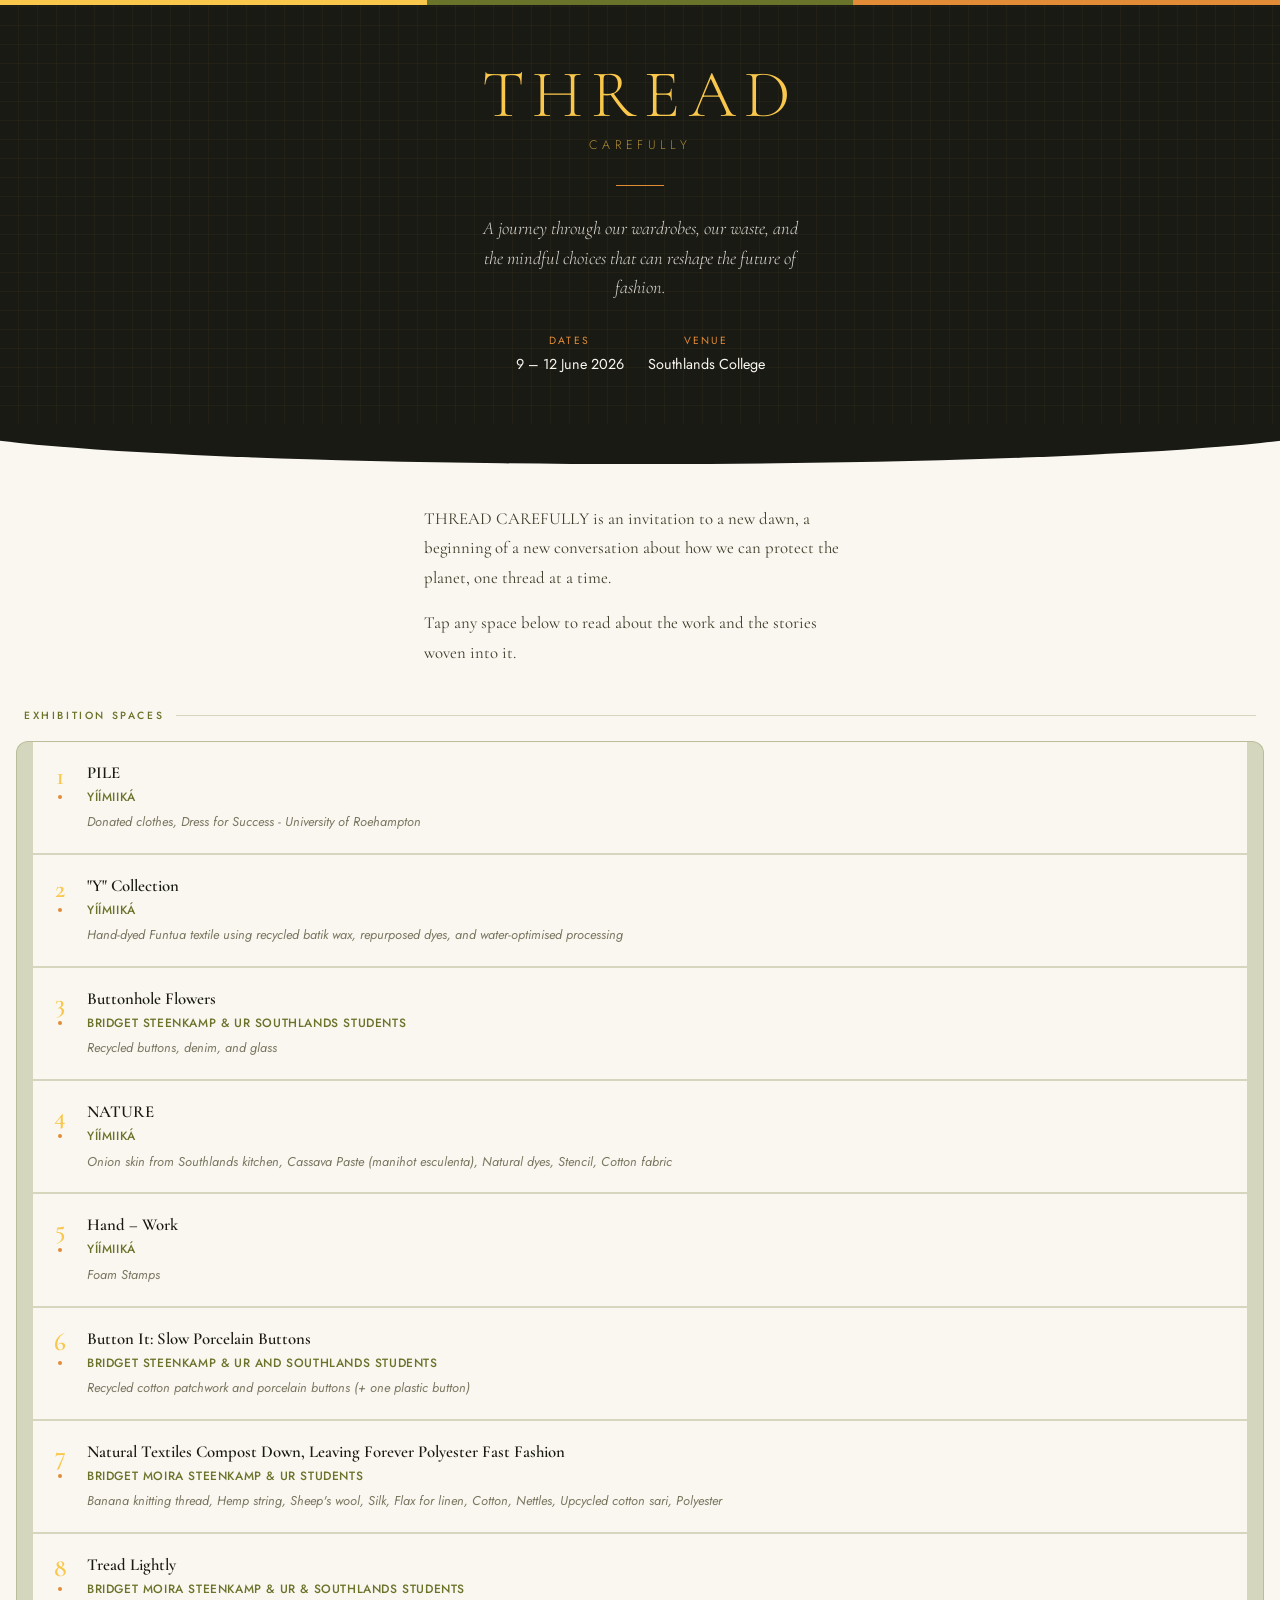
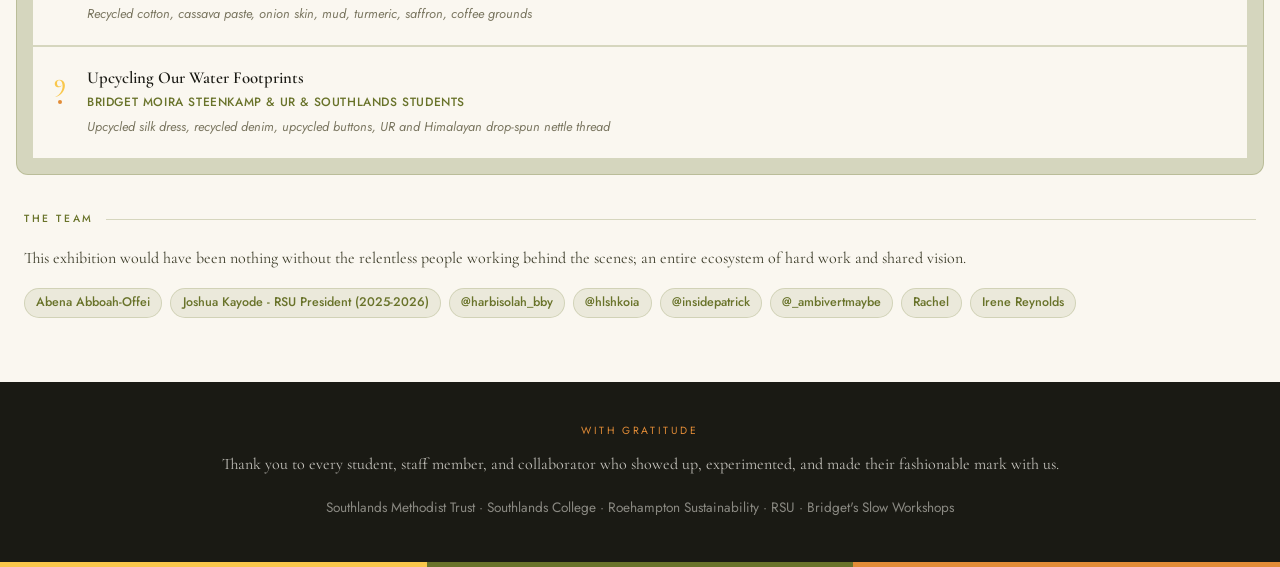
==== index.html @ 13cd2760 "thank you pills" ====
<!DOCTYPE html>
<html lang="en">
<head>
<meta charset="UTF-8">
<meta name="viewport" content="width=device-width, initial-scale=1.0">
<title>Thread Carefully - Exhibition</title>
<link href="https://fonts.googleapis.com/css2?family=Cormorant+Garamond:ital,wght@0,300;0,400;0,600;1,300;1,400&family=Jost:wght@300;400;500&display=swap" rel="stylesheet">
<style>
  *, *::before, *::after { box-sizing: border-box; margin: 0; padding: 0; }

  :root {
    --gold: #f9c74b;
    --olive: #69732a;
    --amber: #e28c37;
    --cream: #faf7f0;
    --dark: #1a1a14;
    --mid: #3d3d2a;
    --muted: #7a7660;
    --border: rgba(105,115,42,0.25);
  }

  html { scroll-behavior: smooth; }

  body {
    font-family: 'Jost', sans-serif;
    background: var(--cream);
    color: var(--dark);
    font-size: 16px;
    line-height: 1.7;
  }

  /* ── HERO ── */
  .hero {
    background: var(--dark);
    color: var(--cream);
    padding: 3.5rem 1.5rem 3rem;
    text-align: center;
    position: relative;
    overflow: hidden;
  }

  .hero::before {
    content: '';
    position: absolute;
    inset: 0;
    background: repeating-linear-gradient(
      90deg,
      transparent,
      transparent 18px,
      rgba(249,199,75,0.04) 18px,
      rgba(249,199,75,0.04) 19px
    ),
    repeating-linear-gradient(
      0deg,
      transparent,
      transparent 18px,
      rgba(249,199,75,0.04) 18px,
      rgba(249,199,75,0.04) 19px
    );
    pointer-events: none;
  }

  .hero-wordmark {
    font-family: 'Cormorant Garamond', serif;
    font-weight: 300;
    font-size: 4.2rem;
    letter-spacing: 0.12em;
    color: var(--gold);
    line-height: 1;
    text-transform: uppercase;
    position: relative;
  }

  .hero-sub {
    font-family: 'Jost', sans-serif;
    font-weight: 300;
    letter-spacing: 0.35em;
    font-size: 0.78rem;
    color: rgba(249,199,75,0.65);
    text-transform: uppercase;
    margin-top: 0.4rem;
    position: relative;
  }

  .hero-divider {
    width: 48px;
    height: 1px;
    background: var(--amber);
    margin: 1.8rem auto;
    position: relative;
  }

  .hero-tagline {
    font-family: 'Cormorant Garamond', serif;
    font-style: italic;
    font-weight: 300;
    font-size: 1.15rem;
    color: rgba(250,247,240,0.85);
    max-width: 320px;
    margin: 0 auto;
    position: relative;
    line-height: 1.6;
  }

  .hero-meta {
    margin-top: 1.8rem;
    display: flex;
    justify-content: center;
    gap: 1.5rem;
    position: relative;
  }

  .hero-meta-item {
    text-align: center;
  }

  .hero-meta-item .label {
    font-size: 0.65rem;
    letter-spacing: 0.2em;
    text-transform: uppercase;
    color: var(--amber);
    display: block;
  }

  .hero-meta-item .value {
    font-size: 0.9rem;
    font-weight: 400;
    color: var(--cream);
    display: block;
    margin-top: 0.15rem;
  }

  /* ── WAVE SEPARATOR ── */
  .wave {
    display: block;
    width: 100%;
    height: 40px;
    background: var(--dark);
    clip-path: ellipse(55% 100% at 50% 0%);
  }

  /* ── INTRO ── */
  .intro {
    padding: 2.5rem 1.5rem 2rem;
    max-width: 480px;
    margin: 0 auto;
  }

  .intro p {
    font-family: 'Cormorant Garamond', serif;
    font-size: 1.05rem;
    color: var(--mid);
    line-height: 1.75;
  }

  .intro p + p {
    margin-top: 1rem;
  }

  /* ── SECTION HEADER ── */
  .section-label {
    display: flex;
    align-items: center;
    gap: 0.75rem;
    padding: 0 1.5rem;
    margin: 0.5rem 0 1rem;
  }

  .section-label span {
    font-size: 0.65rem;
    letter-spacing: 0.25em;
    text-transform: uppercase;
    font-weight: 500;
    color: var(--olive);
  }

  .section-label::after {
    content: '';
    flex: 1;
    height: 1px;
    background: var(--border);
  }

  /* ── SPACE CARDS ── */
  .spaces {
    padding: 0 1rem 1rem;
    display: flex;
    flex-direction: column;
    gap: 1px;
    background: var(--border);
    border: 1px solid var(--border);
    border-radius: 12px;
    margin: 0 1rem;
    overflow: hidden;
  }

  .space-card {
    background: var(--cream);
    padding: 1.25rem 1.25rem 1.25rem 0;
    display: grid;
    grid-template-columns: 54px 1fr;
    gap: 0;
    cursor: pointer;
    transition: background 0.15s;
  }

  .space-card:hover, .space-card:focus {
    background: #f3efe4;
    outline: none;
  }

  .space-card:not(:last-child) {
    border-bottom: 1px solid var(--border);
  }

  .space-num {
    display: flex;
    flex-direction: column;
    align-items: center;
    padding-top: 0.1rem;
  }

  .space-num .num {
    font-family: 'Cormorant Garamond', serif;
    font-size: 1.6rem;
    font-weight: 600;
    color: var(--gold);
    line-height: 1;
  }

  .space-num .dot {
    width: 4px;
    height: 4px;
    border-radius: 50%;
    background: var(--amber);
    margin-top: 6px;
  }

  .space-info {}

  .space-title {
    font-family: 'Cormorant Garamond', serif;
    font-size: 1.05rem;
    font-weight: 600;
    color: var(--dark);
    line-height: 1.3;
  }

  .space-artist {
    font-size: 0.75rem;
    letter-spacing: 0.05em;
    color: var(--olive);
    font-weight: 500;
    margin-top: 0.2rem;
    text-transform: uppercase;
  }

  .space-medium {
    font-size: 0.8rem;
    color: var(--muted);
    margin-top: 0.25rem;
    font-style: italic;
  }

  /* ── MODAL ── */
  .overlay {
    position: fixed;
    inset: 0;
    background: rgba(26,26,20,0.72);
    z-index: 100;
    display: flex;
    align-items: flex-end;
    opacity: 0;
    pointer-events: none;
    transition: opacity 0.22s;
  }

  .overlay.open {
    opacity: 1;
    pointer-events: all;
  }

  .sheet {
    background: var(--cream);
    width: 100%;
    max-height: 88vh;
    overflow-y: auto;
    border-radius: 18px 18px 0 0;
    padding: 0 0 2.5rem;
    transform: translateY(100%);
    transition: transform 0.25s cubic-bezier(.4,0,.2,1);
  }

  .overlay.open .sheet {
    transform: translateY(0);
  }

  .sheet-handle {
    width: 36px;
    height: 4px;
    background: rgba(105,115,42,0.3);
    border-radius: 2px;
    margin: 1rem auto 0;
  }

  .sheet-header {
    padding: 1.5rem 1.5rem 0;
    border-bottom: 1px solid var(--border);
    padding-bottom: 1.25rem;
  }

  .sheet-space-num {
    font-family: 'Cormorant Garamond', serif;
    font-size: 0.8rem;
    letter-spacing: 0.2em;
    color: var(--amber);
    text-transform: uppercase;
    font-weight: 400;
  }

  .sheet-title {
    font-family: 'Cormorant Garamond', serif;
    font-size: 1.7rem;
    font-weight: 600;
    color: var(--dark);
    line-height: 1.2;
    margin-top: 0.2rem;
  }

  .sheet-artist {
    font-size: 0.8rem;
    letter-spacing: 0.08em;
    color: var(--olive);
    font-weight: 500;
    text-transform: uppercase;
    margin-top: 0.5rem;
  }

  .sheet-meta {
    padding: 1rem 1.5rem 0;
    display: flex;
    flex-direction: column;
    gap: 0.3rem;
  }

  .sheet-meta-row {
    font-size: 0.82rem;
    color: var(--muted);
  }

  .sheet-meta-row strong {
    color: var(--mid);
    font-weight: 500;
  }

  .sheet-desc {
    padding: 1.25rem 1.5rem 0;
    font-family: 'Cormorant Garamond', serif;
    font-size: 1.05rem;
    color: var(--mid);
    line-height: 1.75;
  }

  .sheet-close {
    position: absolute;
    top: 1rem;
    right: 1.25rem;
    background: none;
    border: 1px solid var(--border);
    border-radius: 50%;
    width: 32px;
    height: 32px;
    font-size: 1rem;
    color: var(--muted);
    cursor: pointer;
    display: flex;
    align-items: center;
    justify-content: center;
    line-height: 1;
  }

  /* ── TEAM ── */
  .team-section {
    padding: 0 1.5rem 2.5rem;
  }

  .team-text {
    font-family: 'Cormorant Garamond', serif;
    font-size: 1rem;
    color: var(--mid);
    line-height: 1.75;
  }

  .handles {
    margin-top: 1rem;
    display: flex;
    flex-wrap: wrap;
    gap: 0.5rem;
  }

  .handle-pill {
    background: rgba(105,115,42,0.1);
    color: var(--olive);
    border: 1px solid rgba(105,115,42,0.2);
    border-radius: 999px;
    padding: 0.2rem 0.7rem;
    font-size: 0.78rem;
    font-weight: 500;
  }

  /* ── THANKS ── */
  .thanks {
    background: var(--dark);
    color: var(--cream);
    padding: 2.5rem 1.5rem;
    text-align: center;
    margin-top: 1.5rem;
  }

  .thanks-label {
    font-size: 0.65rem;
    letter-spacing: 0.25em;
    text-transform: uppercase;
    color: var(--amber);
    display: block;
    margin-bottom: 0.75rem;
  }

  .thanks p {
    font-family: 'Cormorant Garamond', serif;
    font-size: 1rem;
    color: rgba(250,247,240,0.75);
    line-height: 1.7;
  }

  .thanks-names {
    margin-top: 1rem;
    font-size: 0.85rem;
    color: rgba(250,247,240,0.5);
    line-height: 2;
  }

  .color-bar {
    height: 5px;
    display: flex;
  }
  .color-bar span:nth-child(1) { flex: 1; background: var(--gold); }
  .color-bar span:nth-child(2) { flex: 1; background: var(--olive); }
  .color-bar span:nth-child(3) { flex: 1; background: var(--amber); }
</style>
</head>
<body>

<div class="color-bar"><span></span><span></span><span></span></div>

<section class="hero">
  <div class="hero-wordmark">Thread</div>
  <div class="hero-sub">Carefully</div>
  <div class="hero-divider"></div>
  <p class="hero-tagline">A journey through our wardrobes, our waste, and the mindful choices that 
    can reshape the future of fashion.</p>
  <div class="hero-meta">
    <div class="hero-meta-item">
      <span class="label">Dates</span>
      <span class="value">9 – 12 June 2026</span>
    </div>
    <div class="hero-meta-item">
      <span class="label">Venue</span>
      <span class="value">Southlands College</span>
    </div>
  </div>
</section>

<div class="wave"></div>

<section class="intro">
  <p>THREAD CAREFULLY is an invitation to a new dawn, a beginning of a new conversation 
    about how we can protect the planet, one thread at a time.</p>
  <p>Tap any space below to read about the work and the stories woven into it.</p>
</section>

<div class="section-label">
  <span>Exhibition Spaces</span>
</div>

<div class="spaces" id="spaces-list">
</div>

<br>

<div class="section-label">
  <span>The Team</span>
</div>

<div class="team-section">
  <p class="team-text">This exhibition would have been nothing without the relentless people 
    working behind the scenes; an entire ecosystem of hard work and shared vision.</p>
  <div class="handles">
    <span class="handle-pill">Abena Abboah-Offei</span>
    <!-- @ofosua_mm -->
    <span class="handle-pill">Joshua Kayode - RSU President (2025-2026)</span>
    <!-- @president_rsu -->
    <span class="handle-pill">@harbisolah_bby</span>
    <span class="handle-pill">@hlshkoia</span>
    <span class="handle-pill">@insidepatrick</span>
    <span class="handle-pill">@_ambivertmaybe</span>
    <span class="handle-pill">Rachel</span>
    <span class="handle-pill">Irene Reynolds</span>
  </div>
</div>

<footer class="thanks">
  <span class="thanks-label">With gratitude</span>
  <p>Thank you to every student, staff member, and collaborator who showed up, experimented, 
    and made their fashionable mark with us.</p>
  <div class="thanks-names">
    Southlands Methodist Trust · Southlands College 
    · Roehampton Sustainability · RSU · Bridget's Slow Workshops<br>
    <!-- Roehampton Sustainability · RSU<br> -->
    <!-- Bridget's Slow Workshops -->
  </div>
</footer>

<div class="color-bar"><span></span><span></span><span></span></div>

<!-- Modal overlay -->
<div class="overlay" id="overlay" role="dialog" aria-modal="true" aria-labelledby="sheet-title">
  <div class="sheet" id="sheet">
    <div class="sheet-handle"></div>
    <button class="sheet-close" id="close-btn" aria-label="Close">✕</button>
    <div class="sheet-header">
      <div class="sheet-space-num" id="sheet-num"></div>
      <div class="sheet-title" id="sheet-title"></div>
      <div class="sheet-artist" id="sheet-artist"></div>
    </div>
    <div class="sheet-meta" id="sheet-meta"></div>
    <div class="sheet-desc" id="sheet-desc"></div>
  </div>
</div>

<script>
const spaces = [
  {
    num: 1,
    title: "PILE",
    artist: "Yíímiiká",
    year: "2026",
    medium: "Donated clothes, Dress for Success - University of Roehampton",
    desc: "Knowledge is the first step to mindful consumption. The pile of clothes is a journey through our wardrobes, our waste and the mindful choices that can help reshape the future of fashion and our world. What we wear tells the world a lot about us; who we are, how we are feeling and where we belong. It is personal, very deep and therefore expresses our identities.\n\nSomewhere along the line we disconnected and lost that connection to our clothes. We almost totally forgot about the earth that grew the materials and even the human hands that stitched it. The United Nations Environment Programme warns that the fashion and textile industry is fuelling a massive global pollution and waste crisis. This piece also questions the producer responsibility system, inspired by Greenpeace investigations. UN SDG 12 — Responsible Consumption and Production."
  },
  {
    num: 2,
    title: "\"Y\" Collection",
    artist: "Yíímiiká",
    year: "June 2023",
    medium: "Hand-dyed Funtua textile using recycled batik wax, repurposed dyes, and water-optimised processing",
    desc: "The endless Ys, the endless \"whys\". This piece was born out of a place of deep frustration, but also a lot of hope. Living through a really difficult, turbulent political time in Nigeria. Creating this fabric was a way to fight back against that feeling. I realised that the only way forward is to never stop asking questions. Curiosity isn't passive; it's the very backbone of how we learn, resist and grow."
  },
  {
    num: 3,
    title: "Buttonhole Flowers",
    artist: "Bridget Steenkamp & UR Southlands Students",
    year: "February 2025 - Southlands Green Fete",
    medium: "Recycled buttons, denim, and glass · 30 × 20 cm on jar 16 × 10 cm",
    desc: "Eco Histories' Slow Button Workshop gave many UR Southlands students an opportunity to think about what happens to plastic buttons after use. We considered the problem of plastic pollution and microplastics, and looked at other sustainable solutions. The water footprint of cotton denim was also discussed. Students attending the workshop learned a valuable upcycling skill: how to sew on their own buttons."
  },
  {
    num: 4,
    title: "NATURE",
    artist: "Yíímiiká",
    year: "May 2026 - Slow-Eco Textile Workshop",
    medium: "Onion skin from Southlands kitchen, Cassava Paste (manihot esculenta), Natural dyes, Stencil, Cotton fabric",
    desc: "\"Nature\" dives into the indigenous Nigerian resist-dye tradition Àdìrẹ Ẹlẹ̀kọ (starch-resist). Cassava is an edible plant grown and eaten in most parts of West Africa — in Nigeria as far back as the 16th century. The flowery patterns were designed using cassava paste as a special starch resist ingredient and were naturally dyed from food waste: onion skin from the Southlands kitchen.\n\nRevisiting historic techniques does more than preserve a rich cultural heritage — it shifts our modern perspective on sustainability. Engaging with these ancient crafts forces us to slow down enough to appreciate the true cost and value of what we consume."
  },
  {
    num: 5,
    title: "Hand – Work",
    artist: "Yíímiiká",
    year: "2021 – 2025",
    medium: "Foam Stamps",
    desc: "This installation brings together the old stamps that bridge between representing where I started and where I am going. People often see a finished garment, but they don't see the mess it takes to get there. These are part of the materials used day in and day out for batik (wax resist) textile production. Hand – Work also points to a transitioning phase and the search for better, more sustainable options — one thread at a time."
  },
  {
    num: 6,
    title: "Button It: Slow Porcelain Buttons",
    artist: "Bridget Steenkamp & UR and Southlands Students",
    year: "February & October 2025",
    medium: "Recycled cotton patchwork and porcelain buttons (+ one plastic button) · 135 × 132 cm",
    desc: "Students came to find out more about why mastering 'slow button' skills and talking about textile waste matters. They joined in the 31,000-year human historical tradition of working with clay by making porcelain buttons and developing button-sewing skills. Everything in this art piece will either compost or become fine sand — except the one gold-flecked plastic button. That single central button represents the average microplastic found in the average 50-year-old adult's brain. Circular fashion can drastically reduce the amount of microplastics contaminating our world."
  },
  {
    num: 7,
    title: "Natural Textiles Compost Down, Leaving Forever Polyester Fast Fashion",
    artist: "Bridget Moira Steenkamp & UR Students",
    year: "2026",
    medium: "Banana knitting thread, Hemp string, Sheep's wool, Silk, Flax for linen, Cotton, Nettles, Upcycled cotton sari, Polyester · 108 × 200 cm & 80 × 100 cm",
    desc: "A compostable textile mobile and a forever polyester dinner jacket. Polyester fabric is a carbon petroleum-based product that first came to market in the 1930s. In just under 100 years it has become the most widely used fabric. It can take over 2,000 years to decompose, eventually turning into microplastics that pollute the air, land and waterways. Annual global production of polyester is about 78 million tonnes; comprising about 87% of the global annual textile waste of 92 million tonnes that is dumped or burned. Currently only 1–3% of textiles are recycled."
  },
  {
    num: "8",
    title: "Tread Lightly",
    artist: "Bridget Moira Steenkamp & UR & Southlands Students",
    year: "May 2026",
    medium: "Recycled cotton, cassava paste, onion skin, mud, turmeric, saffron, coffee grounds · 100 × 300 cm",
    desc: "This group art piece was inspired by the approximately 900,000-year-old footprints exposed after a storm in May 2013 on the beach at Happisburgh, Norfolk. The small group of hunter-gatherers only left their footprints in the mud, no litter or tools were found. Their carbon footprint was zero.\n\nContrast this to today, when the average UK resident has an estimated carbon footprint of 8–13 tonnes of CO₂ per year, and around 270 kg of CO₂ is generated per person annually from clothing alone. This artwork creates circular fashion by reusing cotton destined for landfill, food waste, and mud to tell a story full of colour and meaning."
  },
  {
    num: "9",
    title: "Upcycling Our Water Footprints",
    artist: "Bridget Moira Steenkamp & UR & Southlands Students",
    year: "2024 & ongoing",
    medium: "Upcycled silk dress, recycled denim, upcycled buttons, UR and Himalayan drop-spun nettle thread · 100 × 50 cm",
    desc: "This jacket contrasts the zero water footprint of nettle fibre with the huge water footprint of cotton. The UN estimates that a single pair of jeans can require up to 10,000 litres of water to produce. By recycling used denim and stitching it in the Sashiko style with handmade nettle threads, this piece contemplates the Japanese concepts of Wabi-sabi, finding beauty in imperfection and the passage of time; and Mottainai, the feeling of regret over something going to waste."
  }
];

const list = document.getElementById('spaces-list');
const overlay = document.getElementById('overlay');

spaces.forEach(s => {
  const card = document.createElement('div');
  card.className = 'space-card';
  card.setAttribute('tabindex', '0');
  card.setAttribute('role', 'button');
  card.setAttribute('aria-label', `Space ${s.num}: ${s.title}`);
  card.innerHTML = `
    <div class="space-num">
      <span class="num">${s.num}</span>
      <span class="dot"></span>
    </div>
    <div class="space-info">
      <div class="space-title">${s.title}</div>
      <div class="space-artist">${s.artist}</div>
      <div class="space-medium">${s.medium.split('·')[0].trim()}</div>
    </div>`;
  card.addEventListener('click', () => openSheet(s));
  card.addEventListener('keydown', e => { if (e.key === 'Enter' || e.key === ' ') openSheet(s); });
  list.appendChild(card);
});

function openSheet(s) {
  document.getElementById('sheet-num').textContent = `Space ${s.num}`;
  document.getElementById('sheet-title').textContent = s.title;
  document.getElementById('sheet-artist').textContent = s.artist;
  document.getElementById('sheet-meta').innerHTML =
    `<div class="sheet-meta-row"><strong>Year:</strong> ${s.year}</div>
     <div class="sheet-meta-row"><strong>Medium:</strong> ${s.medium}</div>`;
  document.getElementById('sheet-desc').innerHTML =
    s.desc.split('\n\n').map(p => `<p style="margin-top:0.9rem">${p}</p>`).join('');
  overlay.classList.add('open');
  document.body.style.overflow = 'hidden';
}

function closeSheet() {
  overlay.classList.remove('open');
  document.body.style.overflow = '';
}

document.getElementById('close-btn').addEventListener('click', closeSheet);
overlay.addEventListener('click', e => { if (e.target === overlay) closeSheet(); });
document.addEventListener('keydown', e => { if (e.key === 'Escape') closeSheet(); });
</script>
</body>
</html>
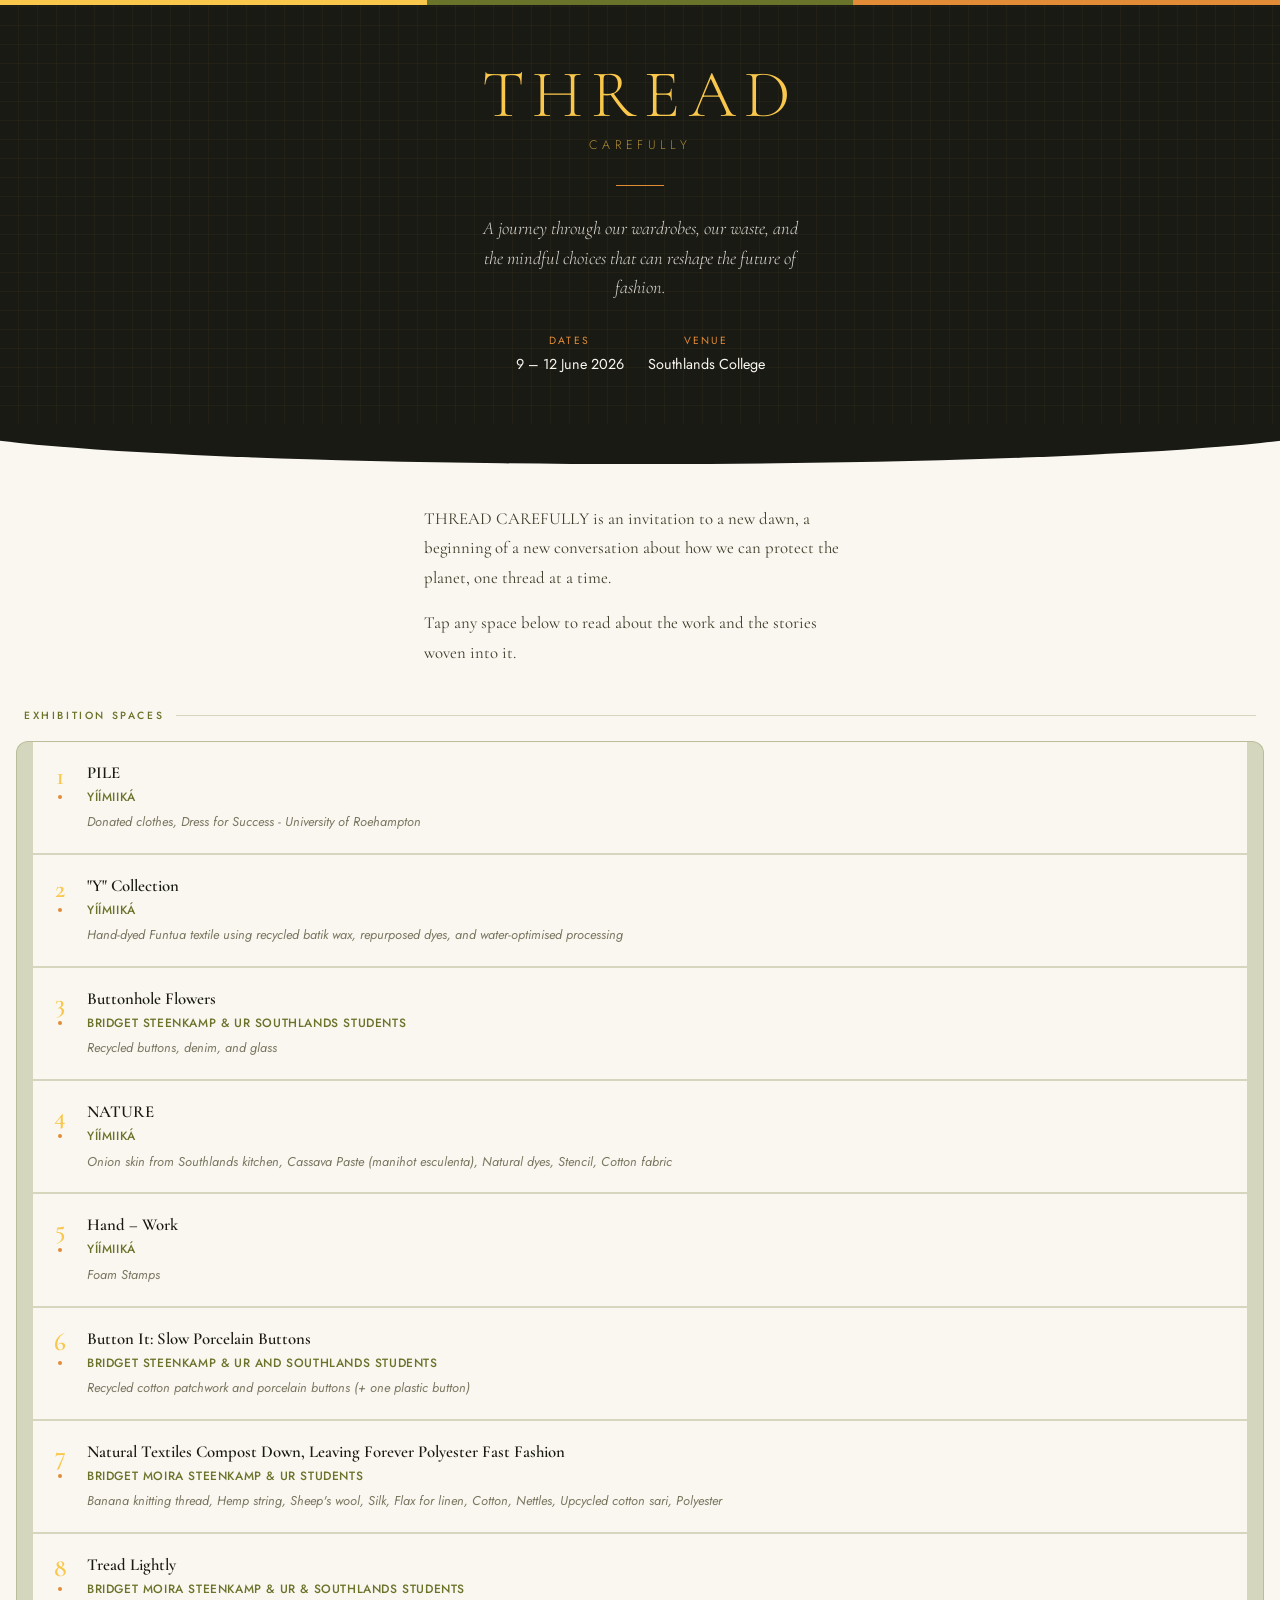
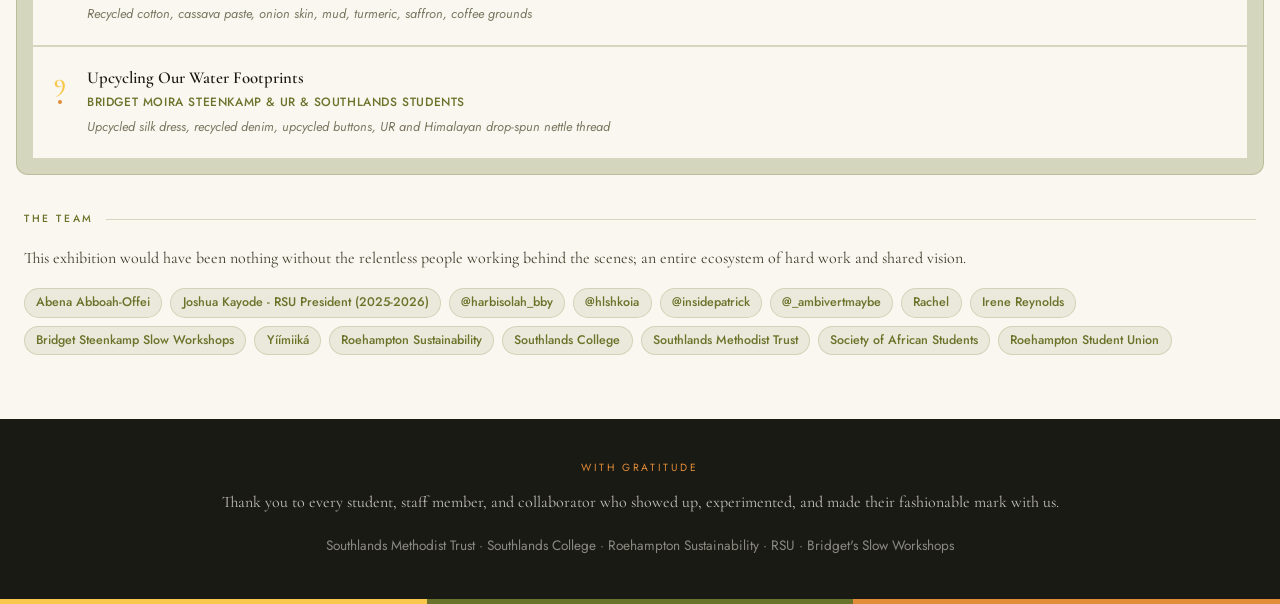
==== commit 89889a40: "update on pill section" ====
--- a/index.html
+++ b/index.html
@@ -506,6 +506,14 @@
     <span class="handle-pill">@_ambivertmaybe</span>
     <span class="handle-pill">Rachel</span>
     <span class="handle-pill">Irene Reynolds</span>
+    <span class="handle-pill">Bridget Steenkamp Slow Workshops</span>
+    <span class="handle-pill">Yíímiiká</span>
+    <span class="handle-pill">Roehampton Sustainability</span>
+    <span class="handle-pill">Southlands College</span>
+    <span class="handle-pill">Southlands Methodist Trust</span>
+    <span class="handle-pill">Society of African Students</span>
+    <span class="handle-pill">Roehampton Student Union</span>
+    
   </div>
 </div>
 
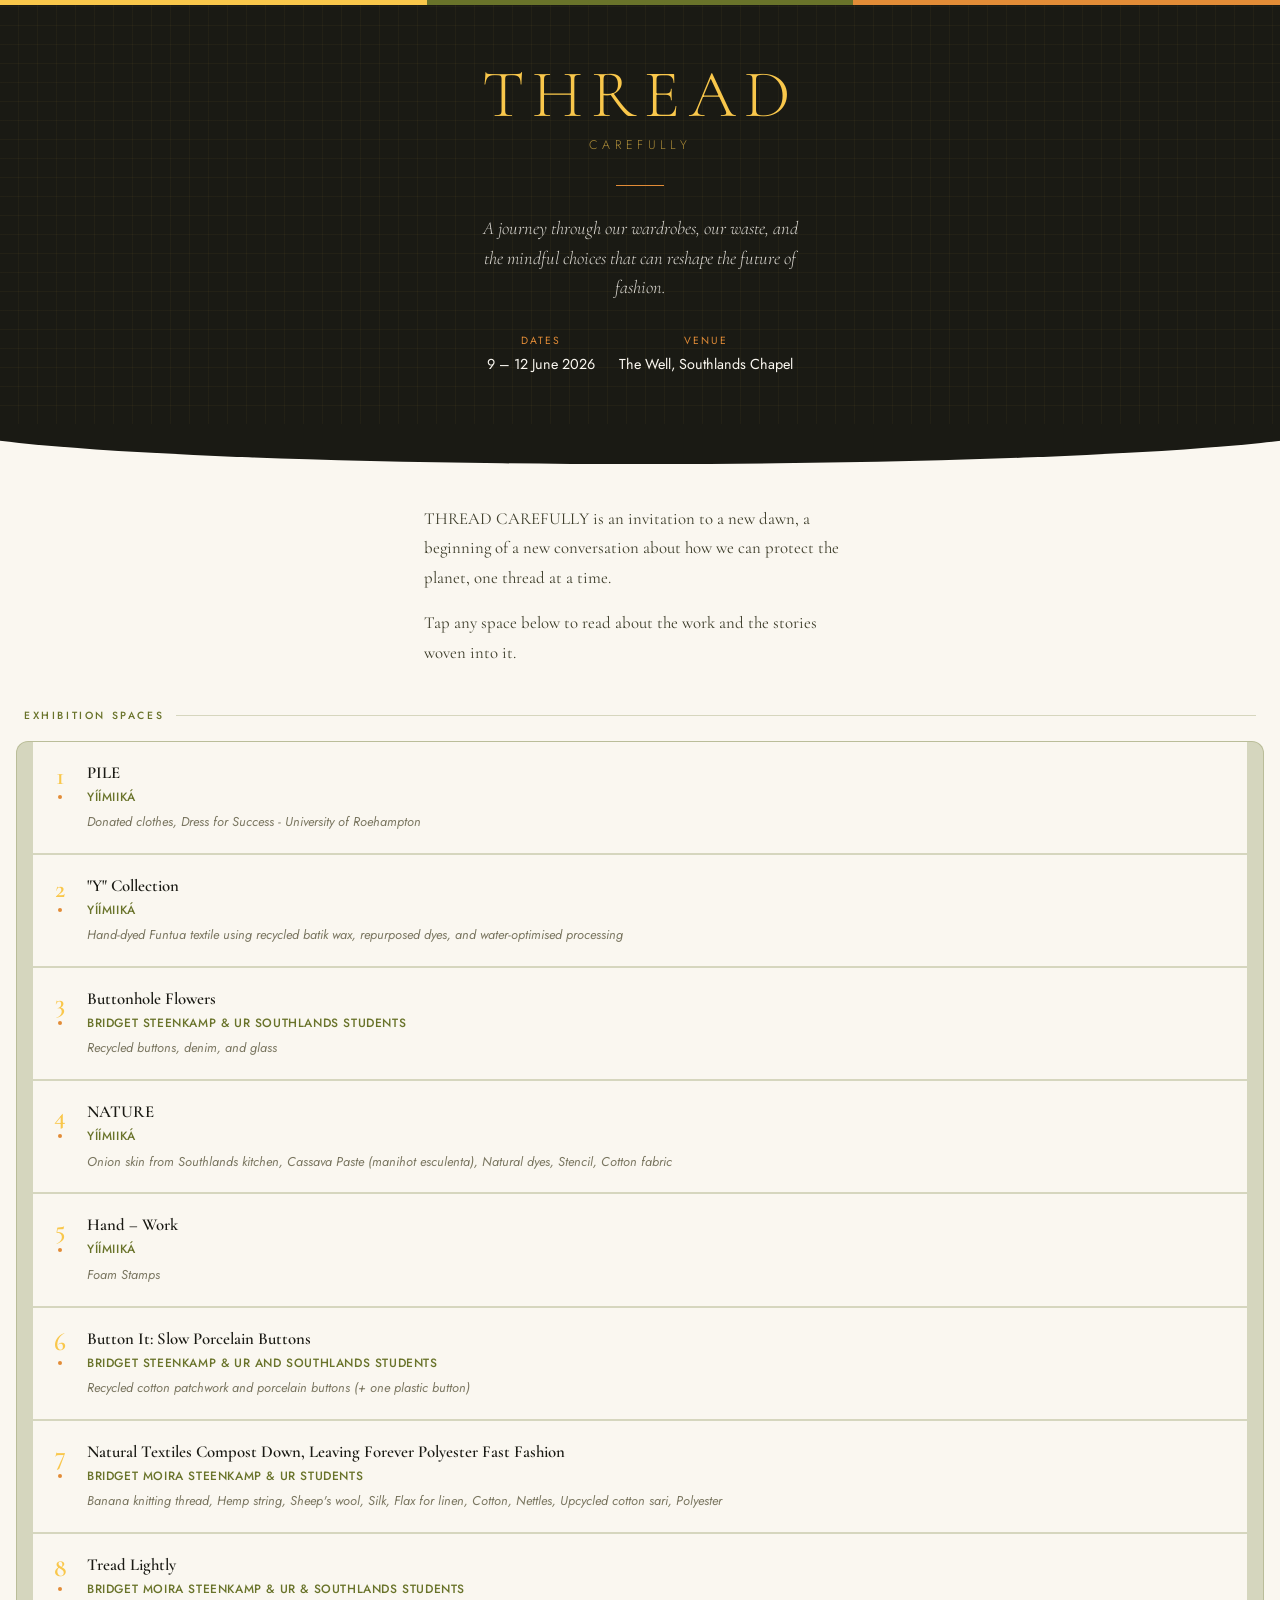
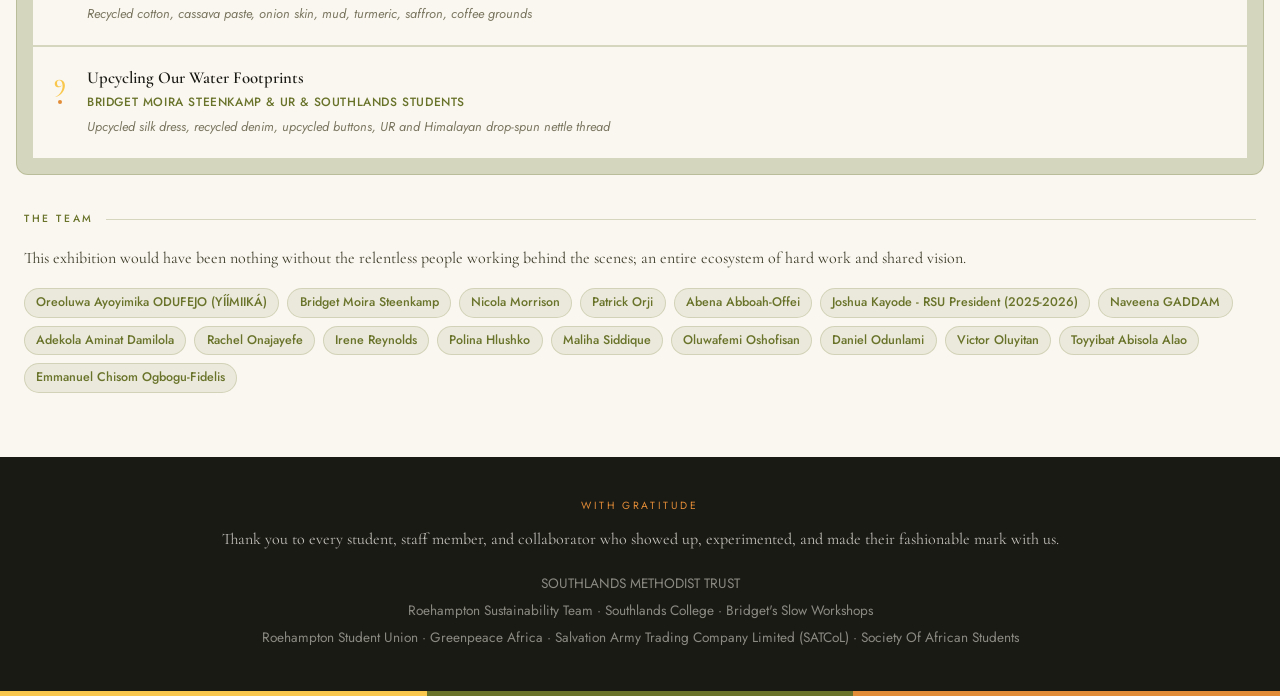
==== commit 9db8feca: "Long overdue Changes" ====
--- a/index.html
+++ b/index.html
@@ -466,7 +466,7 @@
     </div>
     <div class="hero-meta-item">
       <span class="label">Venue</span>
-      <span class="value">Southlands College</span>
+      <span class="value">The Well, Southlands Chapel</span>
     </div>
   </div>
 </section>
@@ -496,23 +496,40 @@
   <p class="team-text">This exhibition would have been nothing without the relentless people 
     working behind the scenes; an entire ecosystem of hard work and shared vision.</p>
   <div class="handles">
+    <span class="handle-pill">Oreoluwa Ayoyimika ODUFEJO (YÍÍMIIKÁ)</span>
+    <span class="handle-pill">Bridget Moira Steenkamp</span>
+    <span class="handle-pill">Nicola Morrison</span>
+    <span class="handle-pill">Patrick Orji</span>
     <span class="handle-pill">Abena Abboah-Offei</span>
     <!-- @ofosua_mm -->
     <span class="handle-pill">Joshua Kayode - RSU President (2025-2026)</span>
     <!-- @president_rsu -->
-    <span class="handle-pill">@harbisolah_bby</span>
-    <span class="handle-pill">@hlshkoia</span>
-    <span class="handle-pill">@insidepatrick</span>
-    <span class="handle-pill">@_ambivertmaybe</span>
-    <span class="handle-pill">Rachel</span>
+    <span class="handle-pill">Naveena GADDAM</span>
+    <span class="handle-pill">Adekola Aminat Damilola</span>
+    <span class="handle-pill">Rachel Onajayefe</span>
     <span class="handle-pill">Irene Reynolds</span>
-    <span class="handle-pill">Bridget Steenkamp Slow Workshops</span>
-    <span class="handle-pill">Yíímiiká</span>
-    <span class="handle-pill">Roehampton Sustainability</span>
-    <span class="handle-pill">Southlands College</span>
-    <span class="handle-pill">Southlands Methodist Trust</span>
-    <span class="handle-pill">Society of African Students</span>
-    <span class="handle-pill">Roehampton Student Union</span>
+    <!-- <span class="handle-pill">Bridget Moira Steenkamp</span> -->
+    <!-- <span class="handle-pill">Nicola Morrison</span> -->
+    <!-- <span class="handle-pill">Patrick Orji</span> -->
+    <span class="handle-pill">Polina Hlushko</span>
+    <span class="handle-pill">Maliha Siddique</span>
+    <span class="handle-pill">Oluwafemi Oshofisan</span>
+    <span class="handle-pill">Daniel Odunlami</span>
+     <span class="handle-pill">Victor Oluyitan</span>
+    <span class="handle-pill">Toyyibat Abisola Alao</span>
+
+    <span class="handle-pill">Emmanuel Chisom Ogbogu-Fidelis</span>
+    <!-- <span class="handle-pill">Rachel Onajayefe</span>
+    <span class="handle-pill">Irene Reynolds</span>
+    <span class="handle-pill">Bridget Moira Steenkamp</span>
+    <span class="handle-pill">Nicola Morrison</span>
+    <span class="handle-pill">Patrick Orji</span>
+    <span class="handle-pill">Polina Hlushko</span>
+    <span class="handle-pill">Maliha Siddique</span>
+    <span class="handle-pill">Oluwafemi Oshofisan</span>
+    <span class="handle-pill">Daniel Odunlami</span>
+     <span class="handle-pill">Victor Oluyitan</span>
+    <span class="handle-pill">Toyyibat Abisola Alao</span> -->
     
   </div>
 </div>
@@ -522,13 +539,19 @@
   <p>Thank you to every student, staff member, and collaborator who showed up, experimented, 
     and made their fashionable mark with us.</p>
   <div class="thanks-names">
-    Southlands Methodist Trust · Southlands College 
-    · Roehampton Sustainability · RSU · Bridget's Slow Workshops<br>
-    <!-- Roehampton Sustainability · RSU<br> -->
+    SOUTHLANDS METHODIST TRUST <br> 
+     Roehampton Sustainability Team · Southlands College · Bridget's Slow Workshops<br>
+    Roehampton Student Union · Greenpeace Africa · Salvation Army Trading Company Limited (SATCoL) 
+    · Society Of African Students<br>
+
+
+
+
     <!-- Bridget's Slow Workshops -->
   </div>
 </footer>
 
+<!-- <div class="color-bar"><span></span><span></span><span></span></div> -->
 <div class="color-bar"><span></span><span></span><span></span></div>
 
 <!-- Modal overlay -->
@@ -594,7 +617,7 @@
     artist: "Bridget Steenkamp & UR and Southlands Students",
     year: "February & October 2025",
     medium: "Recycled cotton patchwork and porcelain buttons (+ one plastic button) · 135 × 132 cm",
-    desc: "Students came to find out more about why mastering 'slow button' skills and talking about textile waste matters. They joined in the 31,000-year human historical tradition of working with clay by making porcelain buttons and developing button-sewing skills. Everything in this art piece will either compost or become fine sand — except the one gold-flecked plastic button. That single central button represents the average microplastic found in the average 50-year-old adult's brain. Circular fashion can drastically reduce the amount of microplastics contaminating our world."
+    desc: "Students came to find out more about why mastering 'slow button' skills and talking about textile waste matters. They joined in the 31,000-year human historical tradition of working with clay by making porcelain buttons and developing button-sewing skills. Everything in this art piece will either compost or become fine sand, except the one gold-flecked plastic button. That single central button represents the average microplastic found in the average 50-year-old adult's brain. Circular fashion can drastically reduce the amount of microplastics contaminating our world."
   },
   {
     num: 7,
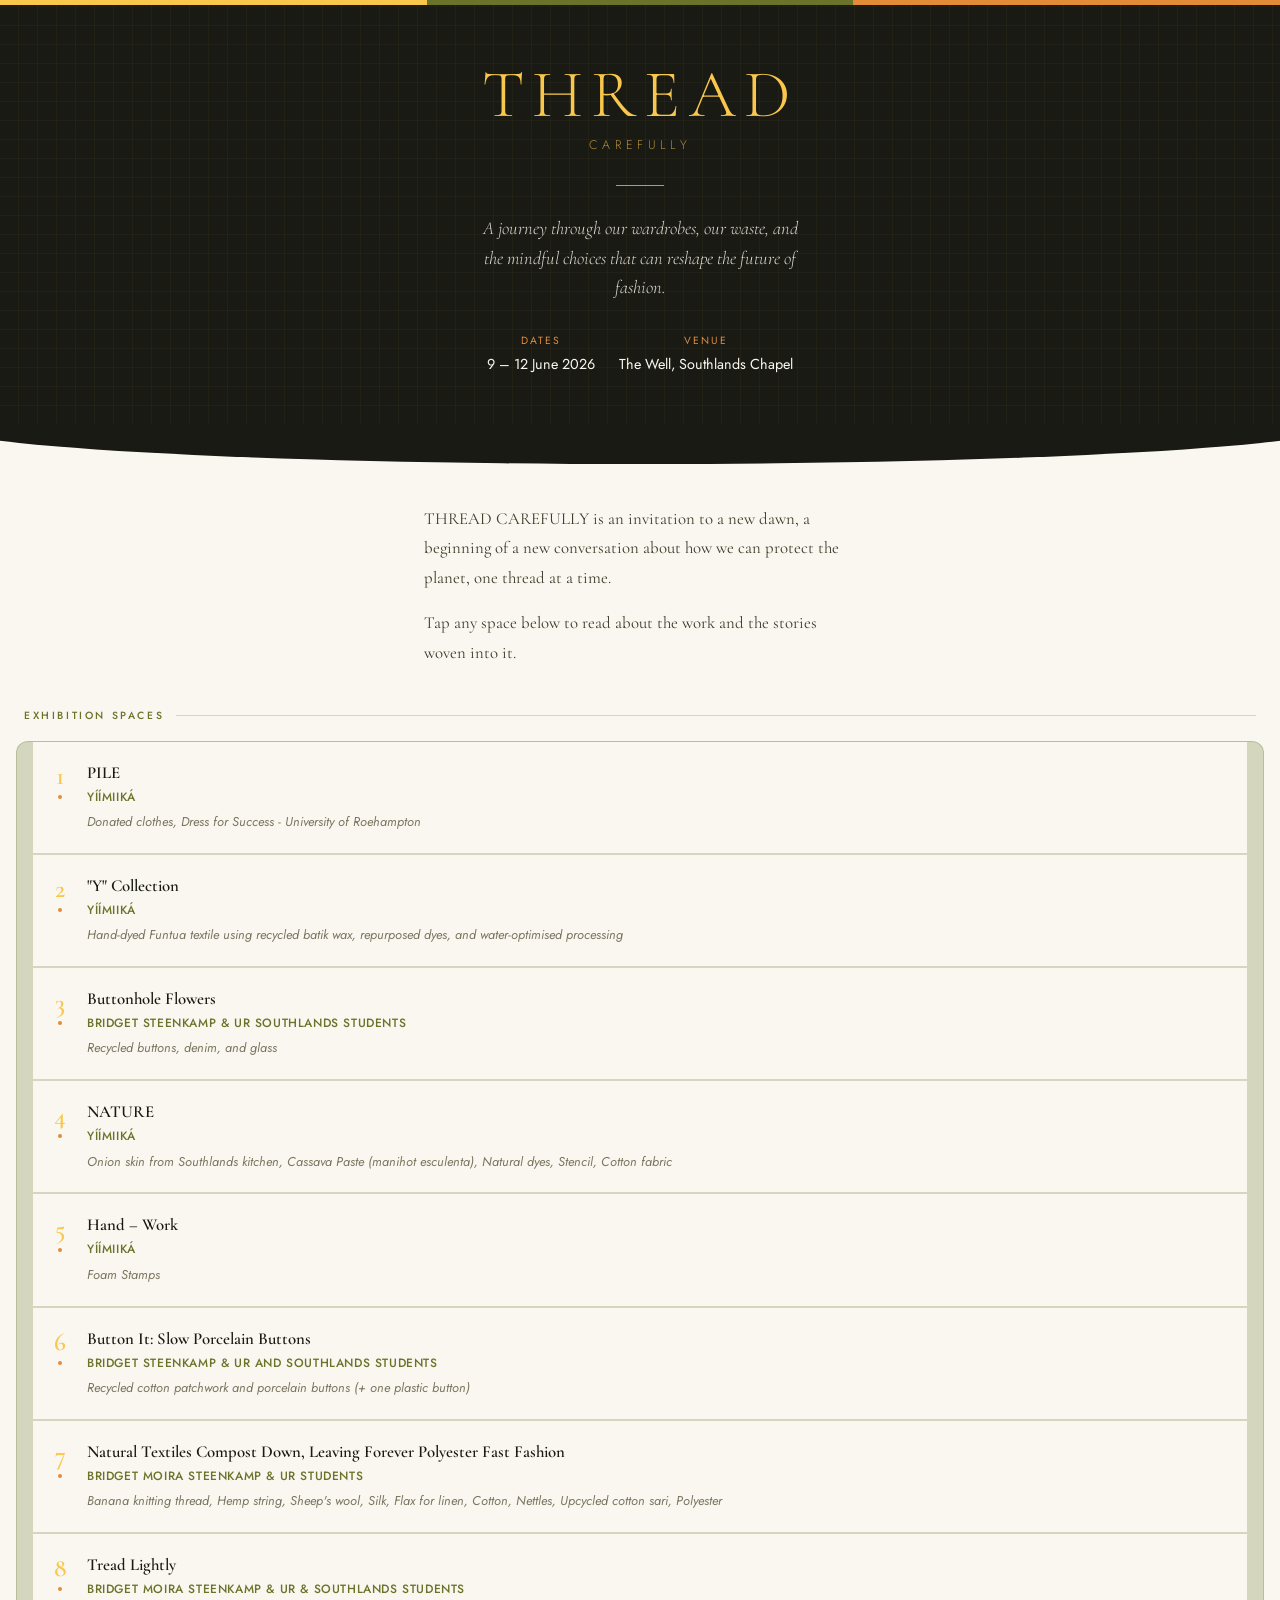
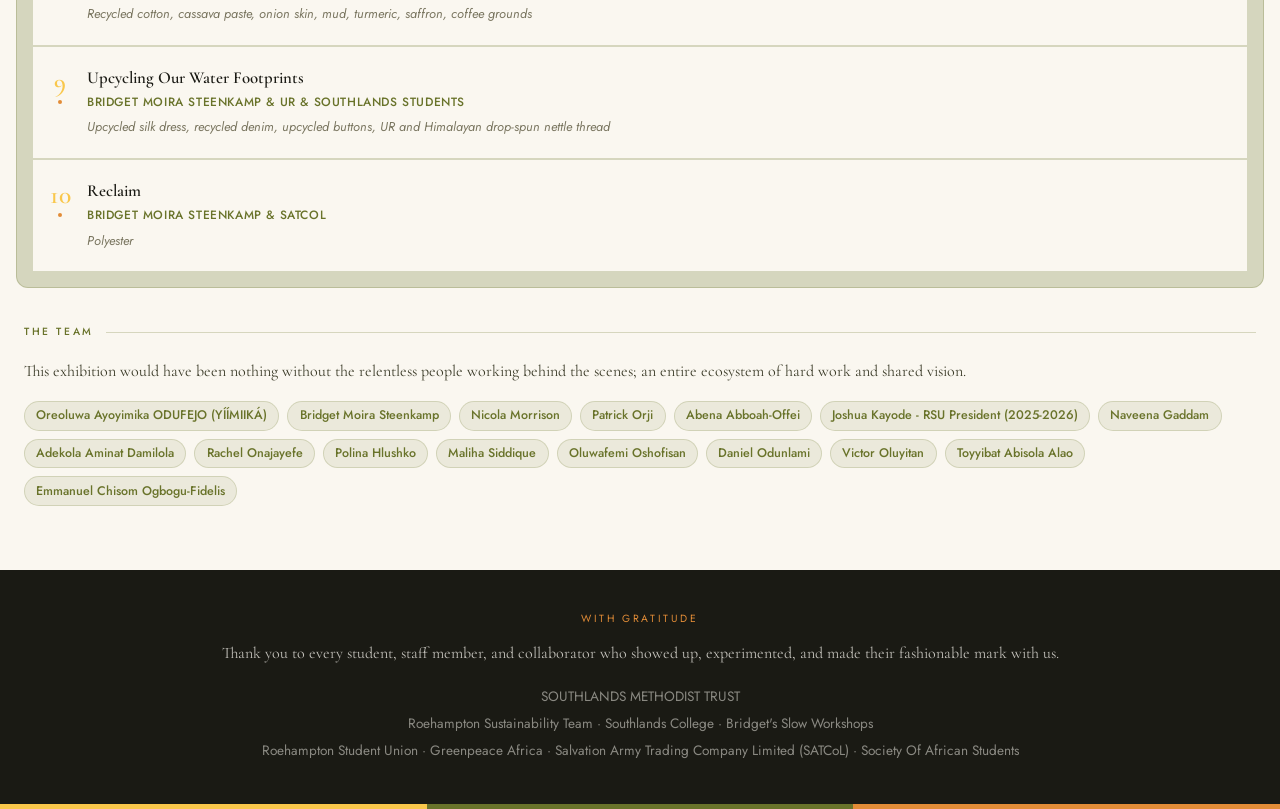
==== commit 7b00bf0a: "general commit" ====
--- a/index.html
+++ b/index.html
@@ -504,10 +504,10 @@
     <!-- @ofosua_mm -->
     <span class="handle-pill">Joshua Kayode - RSU President (2025-2026)</span>
     <!-- @president_rsu -->
-    <span class="handle-pill">Naveena GADDAM</span>
+    <span class="handle-pill">Naveena Gaddam</span>
     <span class="handle-pill">Adekola Aminat Damilola</span>
     <span class="handle-pill">Rachel Onajayefe</span>
-    <span class="handle-pill">Irene Reynolds</span>
+    <!-- <span class="handle-pill">Southlands College</span> -->
     <!-- <span class="handle-pill">Bridget Moira Steenkamp</span> -->
     <!-- <span class="handle-pill">Nicola Morrison</span> -->
     <!-- <span class="handle-pill">Patrick Orji</span> -->
@@ -642,6 +642,14 @@
     year: "2024 & ongoing",
     medium: "Upcycled silk dress, recycled denim, upcycled buttons, UR and Himalayan drop-spun nettle thread · 100 × 50 cm",
     desc: "This jacket contrasts the zero water footprint of nettle fibre with the huge water footprint of cotton. The UN estimates that a single pair of jeans can require up to 10,000 litres of water to produce. By recycling used denim and stitching it in the Sashiko style with handmade nettle threads, this piece contemplates the Japanese concepts of Wabi-sabi, finding beauty in imperfection and the passage of time; and Mottainai, the feeling of regret over something going to waste."
+  },
+  {
+    num: "10",
+    title: "Reclaim",
+    artist: "Bridget Moira Steenkamp & SATCoL",
+    year: "2026 & ongoing",
+    medium: "Polyester · 100 × 50 cm",
+    desc: "Our greatest crisis is not a lack of resources, but a lack of responsible action. If we all tidy our own little spaces, then we are an active part of the solution."
   }
 ];
 
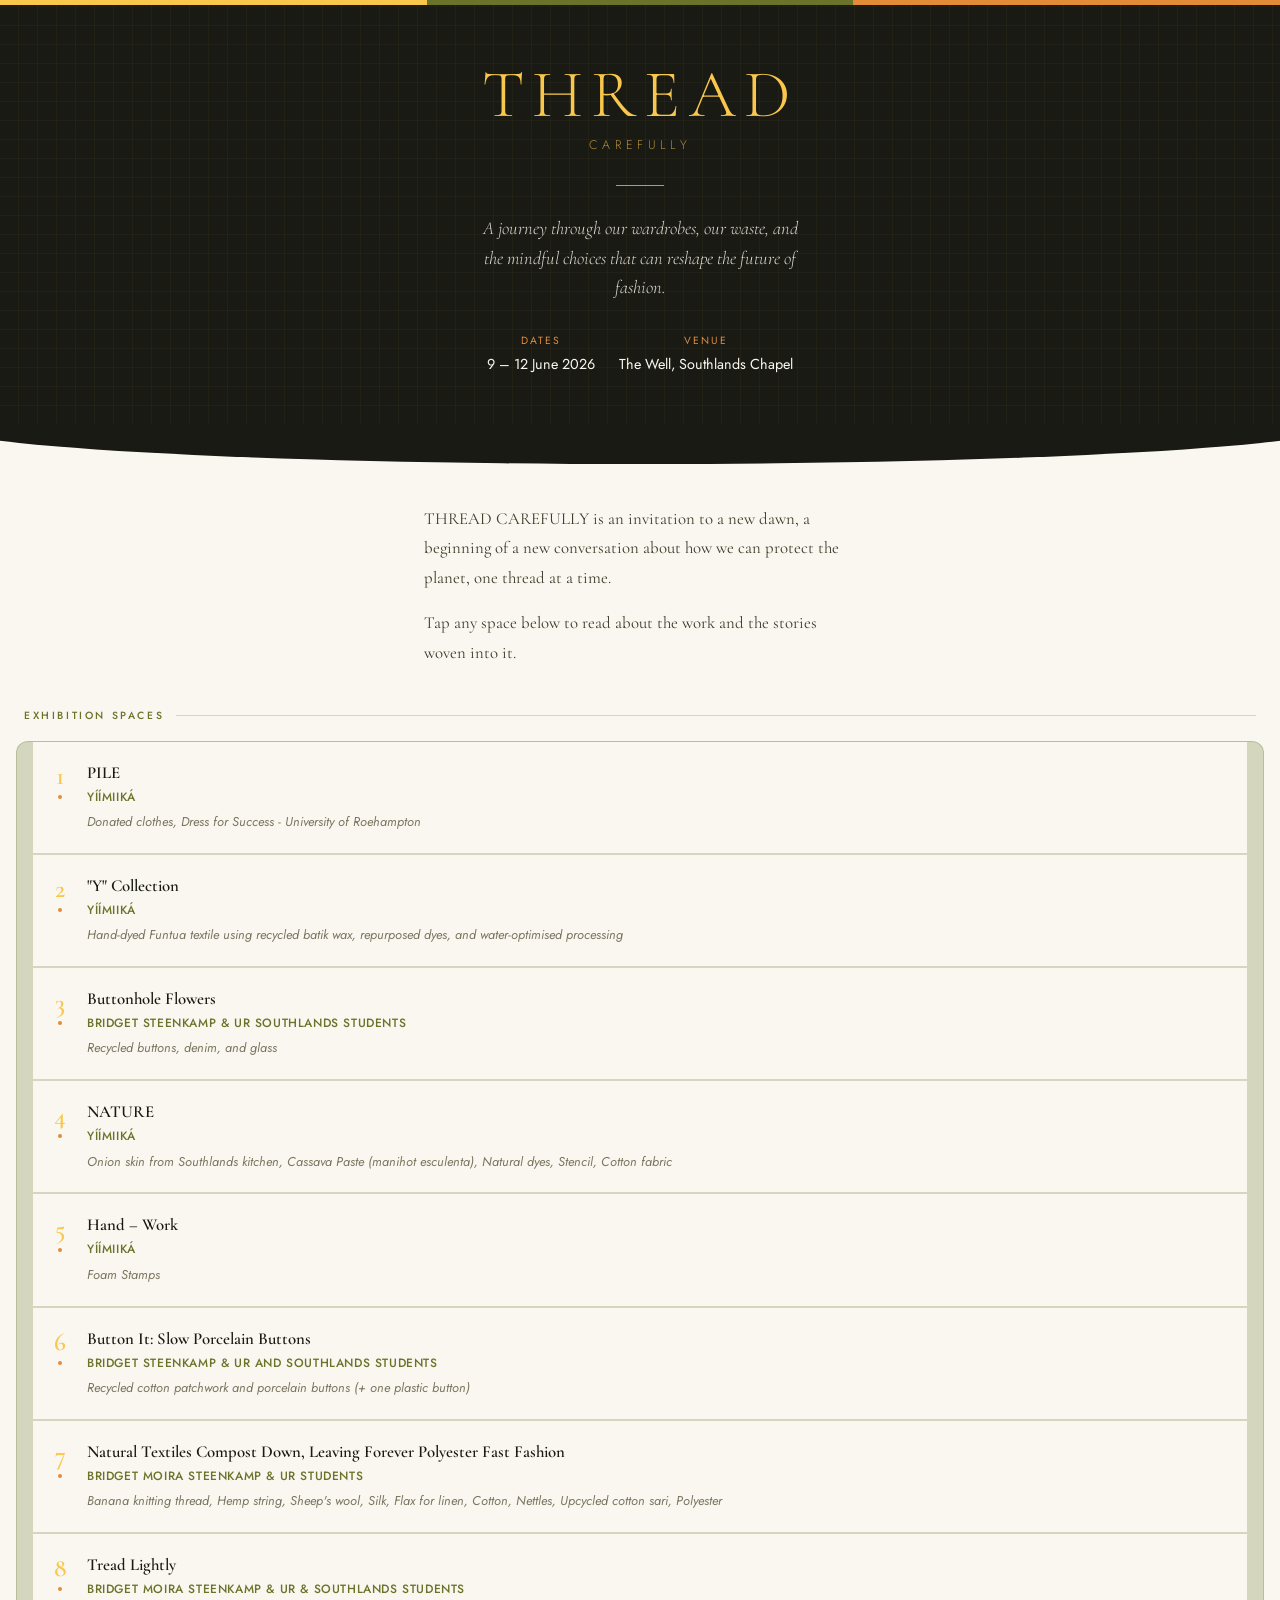
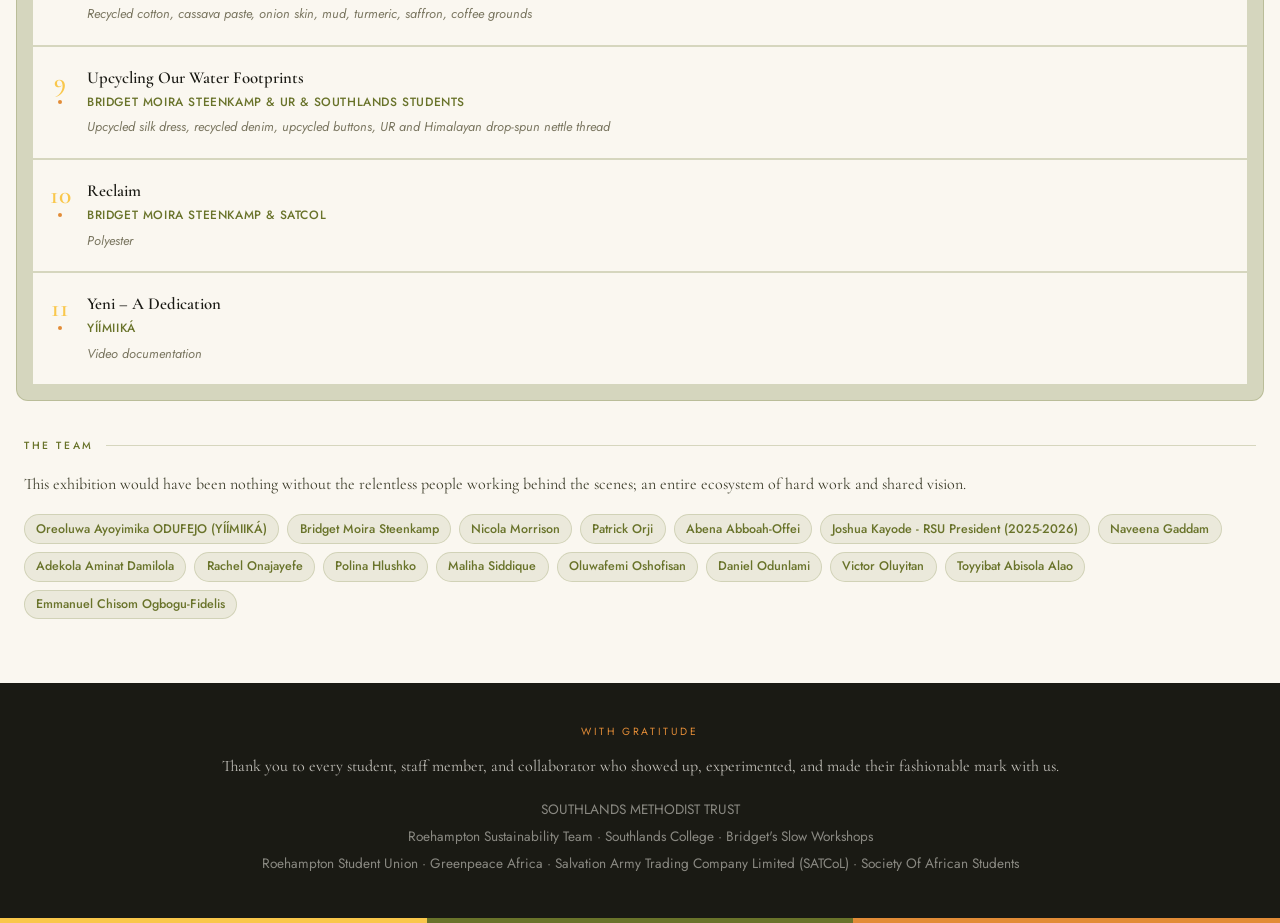
==== commit cc3cdbaf: "Update with Auntir Yeni" ====
--- a/index.html
+++ b/index.html
@@ -7,446 +7,86 @@
 <link href="https://fonts.googleapis.com/css2?family=Cormorant+Garamond:ital,wght@0,300;0,400;0,600;1,300;1,400&family=Jost:wght@300;400;500&display=swap" rel="stylesheet">
 <style>
   *, *::before, *::after { box-sizing: border-box; margin: 0; padding: 0; }
-
   :root {
-    --gold: #f9c74b;
-    --olive: #69732a;
-    --amber: #e28c37;
-    --cream: #faf7f0;
-    --dark: #1a1a14;
-    --mid: #3d3d2a;
-    --muted: #7a7660;
-    --border: rgba(105,115,42,0.25);
-  }
-
+    --gold: #f9c74b; --olive: #69732a; --amber: #e28c37;
+    --cream: #faf7f0; --dark: #1a1a14; --mid: #3d3d2a;
+    --muted: #7a7660; --border: rgba(105,115,42,0.25);
+  }
   html { scroll-behavior: smooth; }
-
-  body {
-    font-family: 'Jost', sans-serif;
-    background: var(--cream);
-    color: var(--dark);
-    font-size: 16px;
-    line-height: 1.7;
-  }
-
-  /* ── HERO ── */
-  .hero {
-    background: var(--dark);
-    color: var(--cream);
-    padding: 3.5rem 1.5rem 3rem;
-    text-align: center;
-    position: relative;
-    overflow: hidden;
-  }
-
-  .hero::before {
-    content: '';
-    position: absolute;
-    inset: 0;
-    background: repeating-linear-gradient(
-      90deg,
-      transparent,
-      transparent 18px,
-      rgba(249,199,75,0.04) 18px,
-      rgba(249,199,75,0.04) 19px
-    ),
-    repeating-linear-gradient(
-      0deg,
-      transparent,
-      transparent 18px,
-      rgba(249,199,75,0.04) 18px,
-      rgba(249,199,75,0.04) 19px
-    );
-    pointer-events: none;
-  }
-
-  .hero-wordmark {
-    font-family: 'Cormorant Garamond', serif;
-    font-weight: 300;
-    font-size: 4.2rem;
-    letter-spacing: 0.12em;
-    color: var(--gold);
-    line-height: 1;
-    text-transform: uppercase;
-    position: relative;
-  }
-
-  .hero-sub {
-    font-family: 'Jost', sans-serif;
-    font-weight: 300;
-    letter-spacing: 0.35em;
-    font-size: 0.78rem;
-    color: rgba(249,199,75,0.65);
-    text-transform: uppercase;
-    margin-top: 0.4rem;
-    position: relative;
-  }
-
-  .hero-divider {
-    width: 48px;
-    height: 1px;
-    background: var(--amber);
-    margin: 1.8rem auto;
-    position: relative;
-  }
-
-  .hero-tagline {
-    font-family: 'Cormorant Garamond', serif;
-    font-style: italic;
-    font-weight: 300;
-    font-size: 1.15rem;
-    color: rgba(250,247,240,0.85);
-    max-width: 320px;
-    margin: 0 auto;
-    position: relative;
-    line-height: 1.6;
-  }
-
-  .hero-meta {
-    margin-top: 1.8rem;
-    display: flex;
-    justify-content: center;
-    gap: 1.5rem;
-    position: relative;
-  }
-
-  .hero-meta-item {
-    text-align: center;
-  }
-
-  .hero-meta-item .label {
-    font-size: 0.65rem;
-    letter-spacing: 0.2em;
-    text-transform: uppercase;
-    color: var(--amber);
-    display: block;
-  }
-
-  .hero-meta-item .value {
-    font-size: 0.9rem;
-    font-weight: 400;
-    color: var(--cream);
-    display: block;
-    margin-top: 0.15rem;
-  }
-
-  /* ── WAVE SEPARATOR ── */
-  .wave {
-    display: block;
-    width: 100%;
-    height: 40px;
-    background: var(--dark);
-    clip-path: ellipse(55% 100% at 50% 0%);
-  }
-
-  /* ── INTRO ── */
-  .intro {
-    padding: 2.5rem 1.5rem 2rem;
-    max-width: 480px;
-    margin: 0 auto;
-  }
-
-  .intro p {
-    font-family: 'Cormorant Garamond', serif;
-    font-size: 1.05rem;
-    color: var(--mid);
-    line-height: 1.75;
-  }
-
-  .intro p + p {
-    margin-top: 1rem;
-  }
-
-  /* ── SECTION HEADER ── */
-  .section-label {
-    display: flex;
-    align-items: center;
-    gap: 0.75rem;
-    padding: 0 1.5rem;
-    margin: 0.5rem 0 1rem;
-  }
-
-  .section-label span {
-    font-size: 0.65rem;
-    letter-spacing: 0.25em;
-    text-transform: uppercase;
-    font-weight: 500;
-    color: var(--olive);
-  }
-
-  .section-label::after {
-    content: '';
-    flex: 1;
-    height: 1px;
-    background: var(--border);
-  }
-
-  /* ── SPACE CARDS ── */
-  .spaces {
-    padding: 0 1rem 1rem;
-    display: flex;
-    flex-direction: column;
-    gap: 1px;
-    background: var(--border);
-    border: 1px solid var(--border);
-    border-radius: 12px;
-    margin: 0 1rem;
-    overflow: hidden;
-  }
-
-  .space-card {
-    background: var(--cream);
-    padding: 1.25rem 1.25rem 1.25rem 0;
-    display: grid;
-    grid-template-columns: 54px 1fr;
-    gap: 0;
-    cursor: pointer;
-    transition: background 0.15s;
-  }
-
-  .space-card:hover, .space-card:focus {
-    background: #f3efe4;
-    outline: none;
-  }
-
-  .space-card:not(:last-child) {
-    border-bottom: 1px solid var(--border);
-  }
-
-  .space-num {
-    display: flex;
-    flex-direction: column;
-    align-items: center;
-    padding-top: 0.1rem;
-  }
-
-  .space-num .num {
-    font-family: 'Cormorant Garamond', serif;
-    font-size: 1.6rem;
-    font-weight: 600;
-    color: var(--gold);
-    line-height: 1;
-  }
-
-  .space-num .dot {
-    width: 4px;
-    height: 4px;
-    border-radius: 50%;
-    background: var(--amber);
-    margin-top: 6px;
-  }
-
-  .space-info {}
-
-  .space-title {
-    font-family: 'Cormorant Garamond', serif;
-    font-size: 1.05rem;
-    font-weight: 600;
-    color: var(--dark);
-    line-height: 1.3;
-  }
-
-  .space-artist {
-    font-size: 0.75rem;
-    letter-spacing: 0.05em;
-    color: var(--olive);
-    font-weight: 500;
-    margin-top: 0.2rem;
-    text-transform: uppercase;
-  }
-
-  .space-medium {
-    font-size: 0.8rem;
-    color: var(--muted);
-    margin-top: 0.25rem;
-    font-style: italic;
-  }
-
-  /* ── MODAL ── */
-  .overlay {
-    position: fixed;
-    inset: 0;
-    background: rgba(26,26,20,0.72);
-    z-index: 100;
-    display: flex;
-    align-items: flex-end;
-    opacity: 0;
-    pointer-events: none;
-    transition: opacity 0.22s;
-  }
-
-  .overlay.open {
-    opacity: 1;
-    pointer-events: all;
-  }
-
-  .sheet {
-    background: var(--cream);
-    width: 100%;
-    max-height: 88vh;
-    overflow-y: auto;
-    border-radius: 18px 18px 0 0;
-    padding: 0 0 2.5rem;
-    transform: translateY(100%);
-    transition: transform 0.25s cubic-bezier(.4,0,.2,1);
-  }
-
-  .overlay.open .sheet {
-    transform: translateY(0);
-  }
-
-  .sheet-handle {
-    width: 36px;
-    height: 4px;
-    background: rgba(105,115,42,0.3);
-    border-radius: 2px;
-    margin: 1rem auto 0;
-  }
-
-  .sheet-header {
-    padding: 1.5rem 1.5rem 0;
-    border-bottom: 1px solid var(--border);
-    padding-bottom: 1.25rem;
-  }
-
-  .sheet-space-num {
-    font-family: 'Cormorant Garamond', serif;
-    font-size: 0.8rem;
-    letter-spacing: 0.2em;
-    color: var(--amber);
-    text-transform: uppercase;
-    font-weight: 400;
-  }
-
-  .sheet-title {
-    font-family: 'Cormorant Garamond', serif;
-    font-size: 1.7rem;
-    font-weight: 600;
-    color: var(--dark);
-    line-height: 1.2;
-    margin-top: 0.2rem;
-  }
-
-  .sheet-artist {
-    font-size: 0.8rem;
-    letter-spacing: 0.08em;
-    color: var(--olive);
-    font-weight: 500;
-    text-transform: uppercase;
-    margin-top: 0.5rem;
-  }
-
-  .sheet-meta {
-    padding: 1rem 1.5rem 0;
-    display: flex;
-    flex-direction: column;
-    gap: 0.3rem;
-  }
-
-  .sheet-meta-row {
-    font-size: 0.82rem;
-    color: var(--muted);
-  }
-
-  .sheet-meta-row strong {
-    color: var(--mid);
-    font-weight: 500;
-  }
-
-  .sheet-desc {
-    padding: 1.25rem 1.5rem 0;
-    font-family: 'Cormorant Garamond', serif;
-    font-size: 1.05rem;
-    color: var(--mid);
-    line-height: 1.75;
-  }
-
-  .sheet-close {
-    position: absolute;
-    top: 1rem;
-    right: 1.25rem;
-    background: none;
-    border: 1px solid var(--border);
-    border-radius: 50%;
-    width: 32px;
-    height: 32px;
-    font-size: 1rem;
-    color: var(--muted);
-    cursor: pointer;
-    display: flex;
-    align-items: center;
-    justify-content: center;
-    line-height: 1;
-  }
-
-  /* ── TEAM ── */
-  .team-section {
-    padding: 0 1.5rem 2.5rem;
-  }
-
-  .team-text {
-    font-family: 'Cormorant Garamond', serif;
-    font-size: 1rem;
-    color: var(--mid);
-    line-height: 1.75;
-  }
-
-  .handles {
-    margin-top: 1rem;
-    display: flex;
-    flex-wrap: wrap;
-    gap: 0.5rem;
-  }
-
-  .handle-pill {
-    background: rgba(105,115,42,0.1);
-    color: var(--olive);
-    border: 1px solid rgba(105,115,42,0.2);
-    border-radius: 999px;
-    padding: 0.2rem 0.7rem;
-    font-size: 0.78rem;
-    font-weight: 500;
-  }
-
-  /* ── THANKS ── */
-  .thanks {
-    background: var(--dark);
-    color: var(--cream);
-    padding: 2.5rem 1.5rem;
-    text-align: center;
-    margin-top: 1.5rem;
-  }
-
-  .thanks-label {
-    font-size: 0.65rem;
-    letter-spacing: 0.25em;
-    text-transform: uppercase;
-    color: var(--amber);
-    display: block;
-    margin-bottom: 0.75rem;
-  }
-
-  .thanks p {
-    font-family: 'Cormorant Garamond', serif;
-    font-size: 1rem;
-    color: rgba(250,247,240,0.75);
-    line-height: 1.7;
-  }
-
-  .thanks-names {
-    margin-top: 1rem;
-    font-size: 0.85rem;
-    color: rgba(250,247,240,0.5);
-    line-height: 2;
-  }
-
-  .color-bar {
-    height: 5px;
-    display: flex;
-  }
+  body { font-family: 'Jost', sans-serif; background: var(--cream); color: var(--dark); font-size: 16px; line-height: 1.7; }
+  .hero { background: var(--dark); color: var(--cream); padding: 3.5rem 1.5rem 3rem; text-align: center; position: relative; overflow: hidden; }
+  .hero::before { content: ''; position: absolute; inset: 0; background: repeating-linear-gradient(90deg,transparent,transparent 18px,rgba(249,199,75,0.04) 18px,rgba(249,199,75,0.04) 19px),repeating-linear-gradient(0deg,transparent,transparent 18px,rgba(249,199,75,0.04) 18px,rgba(249,199,75,0.04) 19px); pointer-events: none; }
+  .hero-wordmark { font-family: 'Cormorant Garamond', serif; font-weight: 300; font-size: 4.2rem; letter-spacing: 0.12em; color: var(--gold); line-height: 1; text-transform: uppercase; position: relative; }
+  .hero-sub { font-family: 'Jost', sans-serif; font-weight: 300; letter-spacing: 0.35em; font-size: 0.78rem; color: rgba(249,199,75,0.65); text-transform: uppercase; margin-top: 0.4rem; position: relative; }
+  .hero-divider { width: 48px; height: 1px; background: var(--amber); margin: 1.8rem auto; position: relative; }
+  .hero-tagline { font-family: 'Cormorant Garamond', serif; font-style: italic; font-weight: 300; font-size: 1.15rem; color: rgba(250,247,240,0.85); max-width: 320px; margin: 0 auto; position: relative; line-height: 1.6; }
+  .hero-meta { margin-top: 1.8rem; display: flex; justify-content: center; gap: 1.5rem; position: relative; }
+  .hero-meta-item { text-align: center; }
+  .hero-meta-item .label { font-size: 0.65rem; letter-spacing: 0.2em; text-transform: uppercase; color: var(--amber); display: block; }
+  .hero-meta-item .value { font-size: 0.9rem; font-weight: 400; color: var(--cream); display: block; margin-top: 0.15rem; }
+  .wave { display: block; width: 100%; height: 40px; background: var(--dark); clip-path: ellipse(55% 100% at 50% 0%); }
+  .intro { padding: 2.5rem 1.5rem 2rem; max-width: 480px; margin: 0 auto; }
+  .intro p { font-family: 'Cormorant Garamond', serif; font-size: 1.05rem; color: var(--mid); line-height: 1.75; }
+  .intro p + p { margin-top: 1rem; }
+  .section-label { display: flex; align-items: center; gap: 0.75rem; padding: 0 1.5rem; margin: 0.5rem 0 1rem; }
+  .section-label span { font-size: 0.65rem; letter-spacing: 0.25em; text-transform: uppercase; font-weight: 500; color: var(--olive); }
+  .section-label::after { content: ''; flex: 1; height: 1px; background: var(--border); }
+  .spaces { padding: 0 1rem 1rem; display: flex; flex-direction: column; gap: 1px; background: var(--border); border: 1px solid var(--border); border-radius: 12px; margin: 0 1rem; overflow: hidden; }
+  .space-card { background: var(--cream); padding: 1.25rem 1.25rem 1.25rem 0; display: grid; grid-template-columns: 54px 1fr; gap: 0; cursor: pointer; transition: background 0.15s; }
+  .space-card:hover, .space-card:focus { background: #f3efe4; outline: none; }
+  .space-card:not(:last-child) { border-bottom: 1px solid var(--border); }
+  .space-num { display: flex; flex-direction: column; align-items: center; padding-top: 0.1rem; }
+  .space-num .num { font-family: 'Cormorant Garamond', serif; font-size: 1.6rem; font-weight: 600; color: var(--gold); line-height: 1; }
+  .space-num .dot { width: 4px; height: 4px; border-radius: 50%; background: var(--amber); margin-top: 6px; }
+  .space-title { font-family: 'Cormorant Garamond', serif; font-size: 1.05rem; font-weight: 600; color: var(--dark); line-height: 1.3; }
+  .space-artist { font-size: 0.75rem; letter-spacing: 0.05em; color: var(--olive); font-weight: 500; margin-top: 0.2rem; text-transform: uppercase; }
+  .space-medium { font-size: 0.8rem; color: var(--muted); margin-top: 0.25rem; font-style: italic; }
+  .overlay { position: fixed; inset: 0; background: rgba(26,26,20,0.72); z-index: 100; display: flex; align-items: flex-end; opacity: 0; pointer-events: none; transition: opacity 0.22s; }
+  .overlay.open { opacity: 1; pointer-events: all; }
+  .sheet { background: var(--cream); width: 100%; max-height: 88vh; overflow-y: auto; border-radius: 18px 18px 0 0; padding: 0 0 2.5rem; transform: translateY(100%); transition: transform 0.25s cubic-bezier(.4,0,.2,1); }
+  .overlay.open .sheet { transform: translateY(0); }
+  .sheet-handle { width: 36px; height: 4px; background: rgba(105,115,42,0.3); border-radius: 2px; margin: 1rem auto 0; }
+  .sheet-header { padding: 1.5rem 1.5rem 0; border-bottom: 1px solid var(--border); padding-bottom: 1.25rem; }
+  .sheet-space-num { font-family: 'Cormorant Garamond', serif; font-size: 0.8rem; letter-spacing: 0.2em; color: var(--amber); text-transform: uppercase; font-weight: 400; }
+  .sheet-title { font-family: 'Cormorant Garamond', serif; font-size: 1.7rem; font-weight: 600; color: var(--dark); line-height: 1.2; margin-top: 0.2rem; }
+  .sheet-artist { font-size: 0.8rem; letter-spacing: 0.08em; color: var(--olive); font-weight: 500; text-transform: uppercase; margin-top: 0.5rem; }
+  .sheet-meta { padding: 1rem 1.5rem 0; display: flex; flex-direction: column; gap: 0.3rem; }
+  .sheet-meta-row { font-size: 0.82rem; color: var(--muted); }
+  .sheet-meta-row strong { color: var(--mid); font-weight: 500; }
+  .sheet-desc { padding: 1.25rem 1.5rem 0; font-family: 'Cormorant Garamond', serif; font-size: 1.05rem; color: var(--mid); line-height: 1.75; }
+  .sheet-close { position: absolute; top: 1rem; right: 1.25rem; background: none; border: 1px solid var(--border); border-radius: 50%; width: 32px; height: 32px; font-size: 1rem; color: var(--muted); cursor: pointer; display: flex; align-items: center; justify-content: center; line-height: 1; }
+  .team-section { padding: 0 1.5rem 2.5rem; }
+  .team-text { font-family: 'Cormorant Garamond', serif; font-size: 1rem; color: var(--mid); line-height: 1.75; }
+  .handles { margin-top: 1rem; display: flex; flex-wrap: wrap; gap: 0.5rem; }
+  .handle-pill { background: rgba(105,115,42,0.1); color: var(--olive); border: 1px solid rgba(105,115,42,0.2); border-radius: 999px; padding: 0.2rem 0.7rem; font-size: 0.78rem; font-weight: 500; }
+  .thanks { background: var(--dark); color: var(--cream); padding: 2.5rem 1.5rem; text-align: center; margin-top: 1.5rem; }
+  .thanks-label { font-size: 0.65rem; letter-spacing: 0.25em; text-transform: uppercase; color: var(--amber); display: block; margin-bottom: 0.75rem; }
+  .thanks p { font-family: 'Cormorant Garamond', serif; font-size: 1rem; color: rgba(250,247,240,0.75); line-height: 1.7; }
+  .thanks-names { margin-top: 1rem; font-size: 0.85rem; color: rgba(250,247,240,0.5); line-height: 2; }
+  .color-bar { height: 5px; display: flex; }
   .color-bar span:nth-child(1) { flex: 1; background: var(--gold); }
   .color-bar span:nth-child(2) { flex: 1; background: var(--olive); }
   .color-bar span:nth-child(3) { flex: 1; background: var(--amber); }
+
+  /* ── VIDEO SPACE ── */
+  .sheet-video {
+    padding: 1.25rem 1.5rem 0;
+  }
+  .sheet-video video {
+    width: 100%;
+    border-radius: 10px;
+    background: var(--dark);
+    display: block;
+  }
+  .sheet-video .video-caption {
+    font-family: 'Cormorant Garamond', serif;
+    font-style: italic;
+    font-size: 0.85rem;
+    color: var(--muted);
+    text-align: center;
+    margin-top: 0.5rem;
+    line-height: 1.5;
+  }
 </style>
 </head>
 <body>
@@ -457,8 +97,7 @@
   <div class="hero-wordmark">Thread</div>
   <div class="hero-sub">Carefully</div>
   <div class="hero-divider"></div>
-  <p class="hero-tagline">A journey through our wardrobes, our waste, and the mindful choices that 
-    can reshape the future of fashion.</p>
+  <p class="hero-tagline">A journey through our wardrobes, our waste, and the mindful choices that can reshape the future of fashion.</p>
   <div class="hero-meta">
     <div class="hero-meta-item">
       <span class="label">Dates</span>
@@ -474,8 +113,7 @@
 <div class="wave"></div>
 
 <section class="intro">
-  <p>THREAD CAREFULLY is an invitation to a new dawn, a beginning of a new conversation 
-    about how we can protect the planet, one thread at a time.</p>
+  <p>THREAD CAREFULLY is an invitation to a new dawn, a beginning of a new conversation about how we can protect the planet, one thread at a time.</p>
   <p>Tap any space below to read about the work and the stories woven into it.</p>
 </section>
 
@@ -483,8 +121,7 @@
   <span>Exhibition Spaces</span>
 </div>
 
-<div class="spaces" id="spaces-list">
-</div>
+<div class="spaces" id="spaces-list"></div>
 
 <br>
 
@@ -493,68 +130,39 @@
 </div>
 
 <div class="team-section">
-  <p class="team-text">This exhibition would have been nothing without the relentless people 
-    working behind the scenes; an entire ecosystem of hard work and shared vision.</p>
+  <p class="team-text">This exhibition would have been nothing without the relentless people working behind the scenes; an entire ecosystem of hard work and shared vision.</p>
   <div class="handles">
     <span class="handle-pill">Oreoluwa Ayoyimika ODUFEJO (YÍÍMIIKÁ)</span>
     <span class="handle-pill">Bridget Moira Steenkamp</span>
     <span class="handle-pill">Nicola Morrison</span>
     <span class="handle-pill">Patrick Orji</span>
     <span class="handle-pill">Abena Abboah-Offei</span>
-    <!-- @ofosua_mm -->
     <span class="handle-pill">Joshua Kayode - RSU President (2025-2026)</span>
-    <!-- @president_rsu -->
     <span class="handle-pill">Naveena Gaddam</span>
     <span class="handle-pill">Adekola Aminat Damilola</span>
     <span class="handle-pill">Rachel Onajayefe</span>
-    <!-- <span class="handle-pill">Southlands College</span> -->
-    <!-- <span class="handle-pill">Bridget Moira Steenkamp</span> -->
-    <!-- <span class="handle-pill">Nicola Morrison</span> -->
-    <!-- <span class="handle-pill">Patrick Orji</span> -->
     <span class="handle-pill">Polina Hlushko</span>
     <span class="handle-pill">Maliha Siddique</span>
     <span class="handle-pill">Oluwafemi Oshofisan</span>
     <span class="handle-pill">Daniel Odunlami</span>
-     <span class="handle-pill">Victor Oluyitan</span>
+    <span class="handle-pill">Victor Oluyitan</span>
     <span class="handle-pill">Toyyibat Abisola Alao</span>
-
     <span class="handle-pill">Emmanuel Chisom Ogbogu-Fidelis</span>
-    <!-- <span class="handle-pill">Rachel Onajayefe</span>
-    <span class="handle-pill">Irene Reynolds</span>
-    <span class="handle-pill">Bridget Moira Steenkamp</span>
-    <span class="handle-pill">Nicola Morrison</span>
-    <span class="handle-pill">Patrick Orji</span>
-    <span class="handle-pill">Polina Hlushko</span>
-    <span class="handle-pill">Maliha Siddique</span>
-    <span class="handle-pill">Oluwafemi Oshofisan</span>
-    <span class="handle-pill">Daniel Odunlami</span>
-     <span class="handle-pill">Victor Oluyitan</span>
-    <span class="handle-pill">Toyyibat Abisola Alao</span> -->
-    
   </div>
 </div>
 
 <footer class="thanks">
   <span class="thanks-label">With gratitude</span>
-  <p>Thank you to every student, staff member, and collaborator who showed up, experimented, 
-    and made their fashionable mark with us.</p>
+  <p>Thank you to every student, staff member, and collaborator who showed up, experimented, and made their fashionable mark with us.</p>
   <div class="thanks-names">
-    SOUTHLANDS METHODIST TRUST <br> 
-     Roehampton Sustainability Team · Southlands College · Bridget's Slow Workshops<br>
-    Roehampton Student Union · Greenpeace Africa · Salvation Army Trading Company Limited (SATCoL) 
-    · Society Of African Students<br>
-
-
-
-
-    <!-- Bridget's Slow Workshops -->
+    SOUTHLANDS METHODIST TRUST<br>
+    Roehampton Sustainability Team · Southlands College · Bridget's Slow Workshops<br>
+    Roehampton Student Union · Greenpeace Africa · Salvation Army Trading Company Limited (SATCoL) · Society Of African Students
   </div>
 </footer>
 
-<!-- <div class="color-bar"><span></span><span></span><span></span></div> -->
 <div class="color-bar"><span></span><span></span><span></span></div>
 
-<!-- Modal overlay -->
 <div class="overlay" id="overlay" role="dialog" aria-modal="true" aria-labelledby="sheet-title">
   <div class="sheet" id="sheet">
     <div class="sheet-handle"></div>
@@ -565,6 +173,7 @@
       <div class="sheet-artist" id="sheet-artist"></div>
     </div>
     <div class="sheet-meta" id="sheet-meta"></div>
+    <div class="sheet-video" id="sheet-video" style="display:none;"></div>
     <div class="sheet-desc" id="sheet-desc"></div>
   </div>
 </div>
@@ -581,11 +190,11 @@
   },
   {
     num: 2,
-    title: "\"Y\" Collection",
+    title: '"Y" Collection',
     artist: "Yíímiiká",
     year: "June 2023",
     medium: "Hand-dyed Funtua textile using recycled batik wax, repurposed dyes, and water-optimised processing",
-    desc: "The endless Ys, the endless \"whys\". This piece was born out of a place of deep frustration, but also a lot of hope. Living through a really difficult, turbulent political time in Nigeria. Creating this fabric was a way to fight back against that feeling. I realised that the only way forward is to never stop asking questions. Curiosity isn't passive; it's the very backbone of how we learn, resist and grow."
+    desc: 'The endless Ys, the endless "whys". This piece was born out of a place of deep frustration, but also a lot of hope. Living through a really difficult, turbulent political time in Nigeria. Creating this fabric was a way to fight back against that feeling. I realised that the only way forward is to never stop asking questions. Curiosity isn\'t passive; it\'s the very backbone of how we learn, resist and grow.'
   },
   {
     num: 3,
@@ -601,7 +210,7 @@
     artist: "Yíímiiká",
     year: "May 2026 - Slow-Eco Textile Workshop",
     medium: "Onion skin from Southlands kitchen, Cassava Paste (manihot esculenta), Natural dyes, Stencil, Cotton fabric",
-    desc: "\"Nature\" dives into the indigenous Nigerian resist-dye tradition Àdìrẹ Ẹlẹ̀kọ (starch-resist). Cassava is an edible plant grown and eaten in most parts of West Africa — in Nigeria as far back as the 16th century. The flowery patterns were designed using cassava paste as a special starch resist ingredient and were naturally dyed from food waste: onion skin from the Southlands kitchen.\n\nRevisiting historic techniques does more than preserve a rich cultural heritage — it shifts our modern perspective on sustainability. Engaging with these ancient crafts forces us to slow down enough to appreciate the true cost and value of what we consume."
+    desc: '"Nature" dives into the indigenous Nigerian resist-dye tradition Àdìrẹ Ẹlẹ̀kọ (starch-resist). Cassava is an edible plant grown and eaten in most parts of West Africa — in Nigeria as far back as the 16th century. The flowery patterns were designed using cassava paste as a special starch resist ingredient and were naturally dyed from food waste: onion skin from the Southlands kitchen.\n\nRevisiting historic techniques does more than preserve a rich cultural heritage — it shifts our modern perspective on sustainability. Engaging with these ancient crafts forces us to slow down enough to appreciate the true cost and value of what we consume.'
   },
   {
     num: 5,
@@ -628,7 +237,7 @@
     desc: "A compostable textile mobile and a forever polyester dinner jacket. Polyester fabric is a carbon petroleum-based product that first came to market in the 1930s. In just under 100 years it has become the most widely used fabric. It can take over 2,000 years to decompose, eventually turning into microplastics that pollute the air, land and waterways. Annual global production of polyester is about 78 million tonnes; comprising about 87% of the global annual textile waste of 92 million tonnes that is dumped or burned. Currently only 1–3% of textiles are recycled."
   },
   {
-    num: "8",
+    num: 8,
     title: "Tread Lightly",
     artist: "Bridget Moira Steenkamp & UR & Southlands Students",
     year: "May 2026",
@@ -636,7 +245,7 @@
     desc: "This group art piece was inspired by the approximately 900,000-year-old footprints exposed after a storm in May 2013 on the beach at Happisburgh, Norfolk. The small group of hunter-gatherers only left their footprints in the mud, no litter or tools were found. Their carbon footprint was zero.\n\nContrast this to today, when the average UK resident has an estimated carbon footprint of 8–13 tonnes of CO₂ per year, and around 270 kg of CO₂ is generated per person annually from clothing alone. This artwork creates circular fashion by reusing cotton destined for landfill, food waste, and mud to tell a story full of colour and meaning."
   },
   {
-    num: "9",
+    num: 9,
     title: "Upcycling Our Water Footprints",
     artist: "Bridget Moira Steenkamp & UR & Southlands Students",
     year: "2024 & ongoing",
@@ -644,13 +253,24 @@
     desc: "This jacket contrasts the zero water footprint of nettle fibre with the huge water footprint of cotton. The UN estimates that a single pair of jeans can require up to 10,000 litres of water to produce. By recycling used denim and stitching it in the Sashiko style with handmade nettle threads, this piece contemplates the Japanese concepts of Wabi-sabi, finding beauty in imperfection and the passage of time; and Mottainai, the feeling of regret over something going to waste."
   },
   {
-    num: "10",
+    num: 10,
     title: "Reclaim",
     artist: "Bridget Moira Steenkamp & SATCoL",
     year: "2026 & ongoing",
     medium: "Polyester · 100 × 50 cm",
-    desc: "Our greatest crisis is not a lack of resources, but a lack of responsible action. If we all tidy our own little spaces, then we are an active part of the solution."
-  }
+    desc: "This jacket contrasts the zero water footprint of nettle fibre with the huge water footprint of cotton. The UN estimates that a single pair of jeans can require up to 10,000 litres of water to produce. By recycling used denim and stitching it in the Sashiko style with handmade nettle threads, this piece contemplates the Japanese concepts of Wabi-sabi, finding beauty in imperfection and the passage of time; and Mottainai, the feeling of regret over something going to waste."
+  }
+,
+  {
+    num: "11",
+    title: "Yeni – A Dedication",
+    artist: "Yíímiiká",
+    year: "May 1960 – Dec 2024",
+    medium: "Video documentation · personal archive",
+    hasVideo: true,
+    desc: "Nine months before she passed, I filmed my Aunt Yeni, completely immersed in her craft. She held a meticulous and beautiful relationship with the world — guided by a fierce devotion to symmetry, order, and cleanliness that shaped every corner of her space. In this quiet discipline, she practised a kind of sustainability we only fully appreciate in hindsight, hand-sewing her own clothes and household linens with remarkable care.\n\nHer final years were marked by deep physical and mental struggles, making her absence a complex kind of grief. Yet what remains are memories rich with warmth: the sweet aroma of her Saturday morning cooking, her generous and cheerful spirit, and the boundless energy she poured into the youth who loved her. She did everything with her whole heart.\n\nRest well, Auntie. You are free now — and the beauty of your careful, enduring threads lives on."
+  }
+
 ];
 
 const list = document.getElementById('spaces-list');
@@ -686,6 +306,17 @@
      <div class="sheet-meta-row"><strong>Medium:</strong> ${s.medium}</div>`;
   document.getElementById('sheet-desc').innerHTML =
     s.desc.split('\n\n').map(p => `<p style="margin-top:0.9rem">${p}</p>`).join('');
+  const videoEl = document.getElementById('sheet-video');
+  if (s.hasVideo) {
+    videoEl.style.display = 'block';
+    videoEl.innerHTML = `<video controls playsinline preload="metadata">
+      <source src="yeni.mp4" type="video/mp4">
+    </video>
+    <div class="video-caption">Aunt Yeni at work — filmed nine months before her passing.</div>`;
+  } else {
+    videoEl.style.display = 'none';
+    videoEl.innerHTML = '';
+  }
   overlay.classList.add('open');
   document.body.style.overflow = 'hidden';
 }
@@ -693,6 +324,8 @@
 function closeSheet() {
   overlay.classList.remove('open');
   document.body.style.overflow = '';
+  const v = document.querySelector('#sheet-video video');
+  if (v) { v.pause(); }
 }
 
 document.getElementById('close-btn').addEventListener('click', closeSheet);
@@ -700,4 +333,4 @@
 document.addEventListener('keydown', e => { if (e.key === 'Escape') closeSheet(); });
 </script>
 </body>
-</html>
+</html>
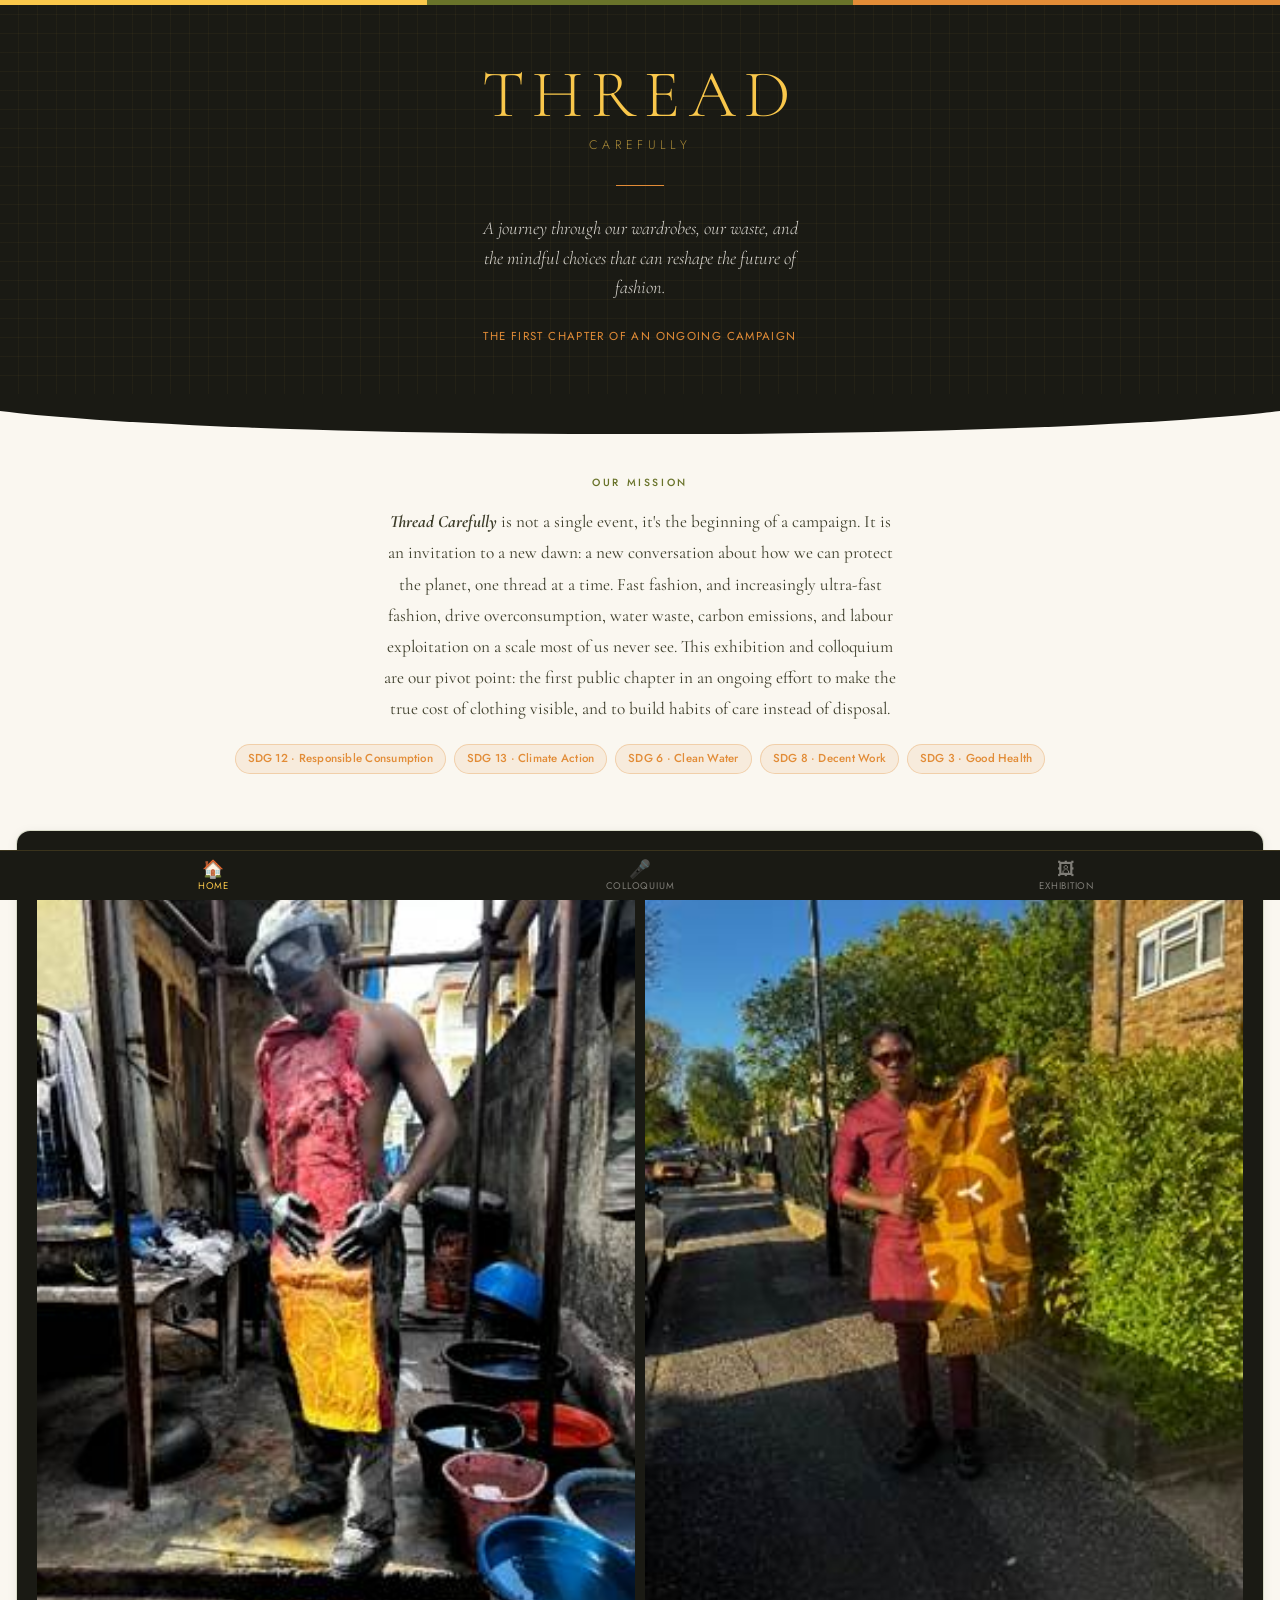
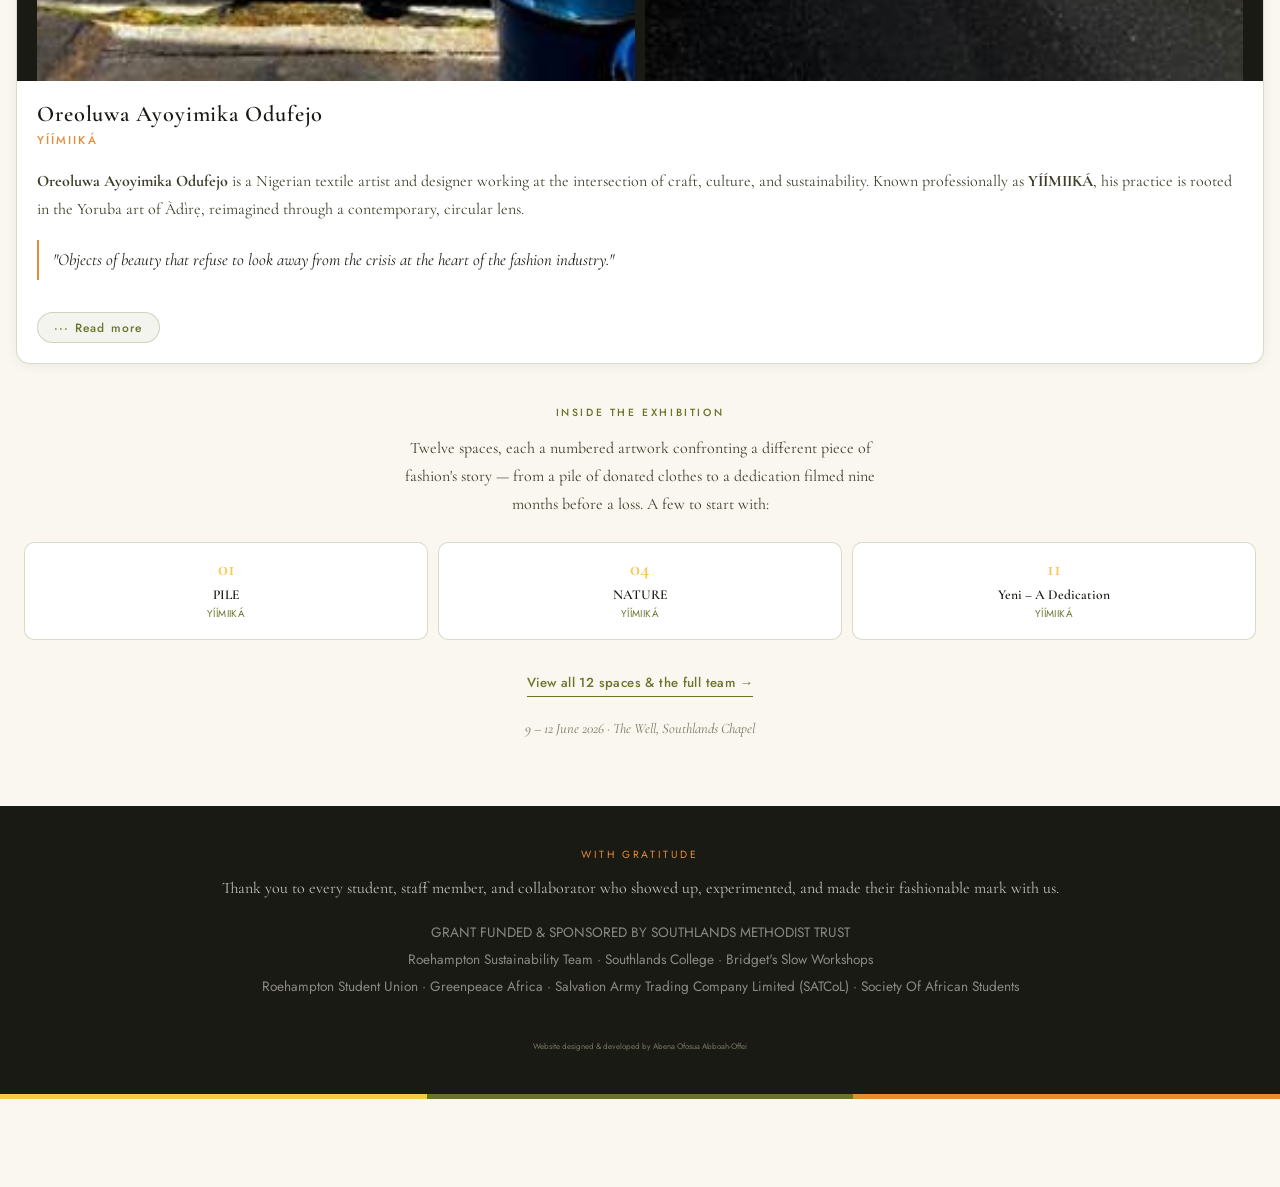
==== commit 7dec6104: "Thread Carefully — full site" ====
--- a/index.html
+++ b/index.html
@@ -3,94 +3,19 @@
 <head>
 <meta charset="UTF-8">
 <meta name="viewport" content="width=device-width, initial-scale=1.0">
-<title>Thread Carefully - Exhibition</title>
+<title>Thread Carefully — Thread Carefully</title>
+<!-- Google tag (gtag.js) -->
+<script async src="https://www.googletagmanager.com/gtag/js?id=G-LPKM51WW64"></script>
+<script>
+  window.dataLayer = window.dataLayer || [];
+  function gtag(){dataLayer.push(arguments);}
+  gtag('js', new Date());
+  gtag('config', 'G-LPKM51WW64');
+</script>
 <link href="https://fonts.googleapis.com/css2?family=Cormorant+Garamond:ital,wght@0,300;0,400;0,600;1,300;1,400&family=Jost:wght@300;400;500&display=swap" rel="stylesheet">
-<style>
-  *, *::before, *::after { box-sizing: border-box; margin: 0; padding: 0; }
-  :root {
-    --gold: #f9c74b; --olive: #69732a; --amber: #e28c37;
-    --cream: #faf7f0; --dark: #1a1a14; --mid: #3d3d2a;
-    --muted: #7a7660; --border: rgba(105,115,42,0.25);
-  }
-  html { scroll-behavior: smooth; }
-  body { font-family: 'Jost', sans-serif; background: var(--cream); color: var(--dark); font-size: 16px; line-height: 1.7; }
-  .hero { background: var(--dark); color: var(--cream); padding: 3.5rem 1.5rem 3rem; text-align: center; position: relative; overflow: hidden; }
-  .hero::before { content: ''; position: absolute; inset: 0; background: repeating-linear-gradient(90deg,transparent,transparent 18px,rgba(249,199,75,0.04) 18px,rgba(249,199,75,0.04) 19px),repeating-linear-gradient(0deg,transparent,transparent 18px,rgba(249,199,75,0.04) 18px,rgba(249,199,75,0.04) 19px); pointer-events: none; }
-  .hero-wordmark { font-family: 'Cormorant Garamond', serif; font-weight: 300; font-size: 4.2rem; letter-spacing: 0.12em; color: var(--gold); line-height: 1; text-transform: uppercase; position: relative; }
-  .hero-sub { font-family: 'Jost', sans-serif; font-weight: 300; letter-spacing: 0.35em; font-size: 0.78rem; color: rgba(249,199,75,0.65); text-transform: uppercase; margin-top: 0.4rem; position: relative; }
-  .hero-divider { width: 48px; height: 1px; background: var(--amber); margin: 1.8rem auto; position: relative; }
-  .hero-tagline { font-family: 'Cormorant Garamond', serif; font-style: italic; font-weight: 300; font-size: 1.15rem; color: rgba(250,247,240,0.85); max-width: 320px; margin: 0 auto; position: relative; line-height: 1.6; }
-  .hero-meta { margin-top: 1.8rem; display: flex; justify-content: center; gap: 1.5rem; position: relative; }
-  .hero-meta-item { text-align: center; }
-  .hero-meta-item .label { font-size: 0.65rem; letter-spacing: 0.2em; text-transform: uppercase; color: var(--amber); display: block; }
-  .hero-meta-item .value { font-size: 0.9rem; font-weight: 400; color: var(--cream); display: block; margin-top: 0.15rem; }
-  .wave { display: block; width: 100%; height: 40px; background: var(--dark); clip-path: ellipse(55% 100% at 50% 0%); }
-  .intro { padding: 2.5rem 1.5rem 2rem; max-width: 480px; margin: 0 auto; }
-  .intro p { font-family: 'Cormorant Garamond', serif; font-size: 1.05rem; color: var(--mid); line-height: 1.75; }
-  .intro p + p { margin-top: 1rem; }
-  .section-label { display: flex; align-items: center; gap: 0.75rem; padding: 0 1.5rem; margin: 0.5rem 0 1rem; }
-  .section-label span { font-size: 0.65rem; letter-spacing: 0.25em; text-transform: uppercase; font-weight: 500; color: var(--olive); }
-  .section-label::after { content: ''; flex: 1; height: 1px; background: var(--border); }
-  .spaces { padding: 0 1rem 1rem; display: flex; flex-direction: column; gap: 1px; background: var(--border); border: 1px solid var(--border); border-radius: 12px; margin: 0 1rem; overflow: hidden; }
-  .space-card { background: var(--cream); padding: 1.25rem 1.25rem 1.25rem 0; display: grid; grid-template-columns: 54px 1fr; gap: 0; cursor: pointer; transition: background 0.15s; }
-  .space-card:hover, .space-card:focus { background: #f3efe4; outline: none; }
-  .space-card:not(:last-child) { border-bottom: 1px solid var(--border); }
-  .space-num { display: flex; flex-direction: column; align-items: center; padding-top: 0.1rem; }
-  .space-num .num { font-family: 'Cormorant Garamond', serif; font-size: 1.6rem; font-weight: 600; color: var(--gold); line-height: 1; }
-  .space-num .dot { width: 4px; height: 4px; border-radius: 50%; background: var(--amber); margin-top: 6px; }
-  .space-title { font-family: 'Cormorant Garamond', serif; font-size: 1.05rem; font-weight: 600; color: var(--dark); line-height: 1.3; }
-  .space-artist { font-size: 0.75rem; letter-spacing: 0.05em; color: var(--olive); font-weight: 500; margin-top: 0.2rem; text-transform: uppercase; }
-  .space-medium { font-size: 0.8rem; color: var(--muted); margin-top: 0.25rem; font-style: italic; }
-  .overlay { position: fixed; inset: 0; background: rgba(26,26,20,0.72); z-index: 100; display: flex; align-items: flex-end; opacity: 0; pointer-events: none; transition: opacity 0.22s; }
-  .overlay.open { opacity: 1; pointer-events: all; }
-  .sheet { background: var(--cream); width: 100%; max-height: 88vh; overflow-y: auto; border-radius: 18px 18px 0 0; padding: 0 0 2.5rem; transform: translateY(100%); transition: transform 0.25s cubic-bezier(.4,0,.2,1); }
-  .overlay.open .sheet { transform: translateY(0); }
-  .sheet-handle { width: 36px; height: 4px; background: rgba(105,115,42,0.3); border-radius: 2px; margin: 1rem auto 0; }
-  .sheet-header { padding: 1.5rem 1.5rem 0; border-bottom: 1px solid var(--border); padding-bottom: 1.25rem; }
-  .sheet-space-num { font-family: 'Cormorant Garamond', serif; font-size: 0.8rem; letter-spacing: 0.2em; color: var(--amber); text-transform: uppercase; font-weight: 400; }
-  .sheet-title { font-family: 'Cormorant Garamond', serif; font-size: 1.7rem; font-weight: 600; color: var(--dark); line-height: 1.2; margin-top: 0.2rem; }
-  .sheet-artist { font-size: 0.8rem; letter-spacing: 0.08em; color: var(--olive); font-weight: 500; text-transform: uppercase; margin-top: 0.5rem; }
-  .sheet-meta { padding: 1rem 1.5rem 0; display: flex; flex-direction: column; gap: 0.3rem; }
-  .sheet-meta-row { font-size: 0.82rem; color: var(--muted); }
-  .sheet-meta-row strong { color: var(--mid); font-weight: 500; }
-  .sheet-desc { padding: 1.25rem 1.5rem 0; font-family: 'Cormorant Garamond', serif; font-size: 1.05rem; color: var(--mid); line-height: 1.75; }
-  .sheet-close { position: absolute; top: 1rem; right: 1.25rem; background: none; border: 1px solid var(--border); border-radius: 50%; width: 32px; height: 32px; font-size: 1rem; color: var(--muted); cursor: pointer; display: flex; align-items: center; justify-content: center; line-height: 1; }
-  .team-section { padding: 0 1.5rem 2.5rem; }
-  .team-text { font-family: 'Cormorant Garamond', serif; font-size: 1rem; color: var(--mid); line-height: 1.75; }
-  .handles { margin-top: 1rem; display: flex; flex-wrap: wrap; gap: 0.5rem; }
-  .handle-pill { background: rgba(105,115,42,0.1); color: var(--olive); border: 1px solid rgba(105,115,42,0.2); border-radius: 999px; padding: 0.2rem 0.7rem; font-size: 0.78rem; font-weight: 500; }
-  .thanks { background: var(--dark); color: var(--cream); padding: 2.5rem 1.5rem; text-align: center; margin-top: 1.5rem; }
-  .thanks-label { font-size: 0.65rem; letter-spacing: 0.25em; text-transform: uppercase; color: var(--amber); display: block; margin-bottom: 0.75rem; }
-  .thanks p { font-family: 'Cormorant Garamond', serif; font-size: 1rem; color: rgba(250,247,240,0.75); line-height: 1.7; }
-  .thanks-names { margin-top: 1rem; font-size: 0.85rem; color: rgba(250,247,240,0.5); line-height: 2; }
-  .color-bar { height: 5px; display: flex; }
-  .color-bar span:nth-child(1) { flex: 1; background: var(--gold); }
-  .color-bar span:nth-child(2) { flex: 1; background: var(--olive); }
-  .color-bar span:nth-child(3) { flex: 1; background: var(--amber); }
-
-  /* ── VIDEO SPACE ── */
-  .sheet-video {
-    padding: 1.25rem 1.5rem 0;
-  }
-  .sheet-video video {
-    width: 100%;
-    border-radius: 10px;
-    background: var(--dark);
-    display: block;
-  }
-  .sheet-video .video-caption {
-    font-family: 'Cormorant Garamond', serif;
-    font-style: italic;
-    font-size: 0.85rem;
-    color: var(--muted);
-    text-align: center;
-    margin-top: 0.5rem;
-    line-height: 1.5;
-  }
-</style>
+<link rel="stylesheet" href="styles.css">
 </head>
 <body>
-
 <div class="color-bar"><span></span><span></span><span></span></div>
 
 <section class="hero">
@@ -98,239 +23,113 @@
   <div class="hero-sub">Carefully</div>
   <div class="hero-divider"></div>
   <p class="hero-tagline">A journey through our wardrobes, our waste, and the mindful choices that can reshape the future of fashion.</p>
-  <div class="hero-meta">
-    <div class="hero-meta-item">
-      <span class="label">Dates</span>
-      <span class="value">9 – 12 June 2026</span>
-    </div>
-    <div class="hero-meta-item">
-      <span class="label">Venue</span>
-      <span class="value">The Well, Southlands Chapel</span>
-    </div>
-  </div>
+  <p class="hero-kicker">The first chapter of an ongoing campaign</p>
 </section>
 
 <div class="wave"></div>
 
-<section class="intro">
-  <p>THREAD CAREFULLY is an invitation to a new dawn, a beginning of a new conversation about how we can protect the planet, one thread at a time.</p>
-  <p>Tap any space below to read about the work and the stories woven into it.</p>
+<section class="mission">
+  <span class="mission-label">Our Mission</span>
+  <p class="mission-text"><strong><em>Thread Carefully</em></strong> is not a single event, it's the beginning 
+    of a campaign. It is an invitation to a new dawn: a new conversation about how we can protect the
+     planet, one thread at a time. Fast fashion, and increasingly ultra-fast fashion, drive 
+     overconsumption, water waste, carbon emissions, and labour exploitation on a scale most of us 
+     never see. This exhibition and colloquium are our pivot point: the first public chapter in an 
+     ongoing effort to make the true cost of clothing visible, and to build habits of care instead of 
+     disposal.</p>
+  <div class="sdg-pills">
+    <span class="sdg-pill">SDG 12 · Responsible Consumption</span>
+    <span class="sdg-pill">SDG 13 · Climate Action</span>
+    <span class="sdg-pill">SDG 6 · Clean Water</span>
+    <span class="sdg-pill">SDG 8 · Decent Work</span>
+    <span class="sdg-pill">SDG 3 · Good Health</span>
+  </div>
 </section>
 
-<div class="section-label">
-  <span>Exhibition Spaces</span>
+<div class="bio-section">
+  <div class="bio-card">
+    <div class="bio-card-top">
+      <span class="bio-section-label">About the Artist</span>
+      <div class="bio-photos">
+        <img src="images/bio-photo-1.png" alt="Yíímiiká at work in the dye studio">
+        <img src="images/bio-photo-2.png" alt="Yíímiiká with the Y Collection fabric">
+      </div>
+    </div>
+    <div class="bio-card-body">
+      <div class="bio-name">Oreoluwa Ayoyimika Odufejo</div>
+      <span class="bio-handle">YÍÍMIIKÁ</span>
+      <div class="bio-preview">
+        <strong>Oreoluwa Ayoyimika Odufejo</strong> is a Nigerian textile artist and designer working at 
+        the intersection of craft, culture, and sustainability. Known professionally 
+        as <strong>YÍÍMIIKÁ</strong>, his practice is rooted in the Yoruba art of Àdìrẹ, reimagined 
+        through a contemporary, circular lens.
+      </div>
+      <div class="bio-pull">"Objects of beauty that refuse to look away from the crisis at the heart of the fashion industry."</div>
+      <div class="bio-full" id="bio-full">
+        <p>His work asks urgent questions about what we consume, what we discard, and what we inherit. 
+          Through hand-dyeing, batik wax resist, natural pigments, and recovered materials, he creates 
+          textiles that carry both personal and political weight.</p>
+        <p><em>Thread Carefully</em> is his most ambitious exhibition to date. A gathering of works that 
+          span frustration and hope, tradition and innovation, grief and celebration. 
+          It is an invitation not just to look, but to feel the weight of a thread and ask: 
+          <em>who made this, and at what cost?</em></p>
+        <p>Yíímiiká is currently based in London, where he continues to develop his practice at the 
+          intersection of textile art, cultural heritage, and sustainable fashion.</p>
+      </div>
+      <button class="bio-toggle" id="bio-toggle">
+        <span id="bio-toggle-text">··· Read more</span>
+      </button>
+    </div>
+  </div>
 </div>
 
-<div class="spaces" id="spaces-list"></div>
-
-<br>
-
-<div class="section-label">
-  <span>The Team</span>
-</div>
-
-<div class="team-section">
-  <p class="team-text">This exhibition would have been nothing without the relentless people working behind the scenes; an entire ecosystem of hard work and shared vision.</p>
-  <div class="handles">
-    <span class="handle-pill">Oreoluwa Ayoyimika ODUFEJO (YÍÍMIIKÁ)</span>
-    <span class="handle-pill">Bridget Moira Steenkamp</span>
-    <span class="handle-pill">Nicola Morrison</span>
-    <span class="handle-pill">Patrick Orji</span>
-    <span class="handle-pill">Abena Abboah-Offei</span>
-    <span class="handle-pill">Joshua Kayode - RSU President (2025-2026)</span>
-    <span class="handle-pill">Naveena Gaddam</span>
-    <span class="handle-pill">Adekola Aminat Damilola</span>
-    <span class="handle-pill">Rachel Onajayefe</span>
-    <span class="handle-pill">Polina Hlushko</span>
-    <span class="handle-pill">Maliha Siddique</span>
-    <span class="handle-pill">Oluwafemi Oshofisan</span>
-    <span class="handle-pill">Daniel Odunlami</span>
-    <span class="handle-pill">Victor Oluyitan</span>
-    <span class="handle-pill">Toyyibat Abisola Alao</span>
-    <span class="handle-pill">Emmanuel Chisom Ogbogu-Fidelis</span>
+<section class="teaser">
+  <span class="section-label-alt">Inside the Exhibition</span>
+  <p class="teaser-text">Twelve spaces, each a numbered artwork confronting a different piece of fashion's story — from a pile of donated clothes to a dedication filmed nine months before a loss. A few to start with:</p>
+  <div class="teaser-grid">
+    <a class="teaser-card" href="exhibition.html">
+      <span class="teaser-num">01</span>
+      <span class="teaser-title">PILE</span>
+      <span class="teaser-artist">Yíímiiká</span>
+    </a>
+    <a class="teaser-card" href="exhibition.html">
+      <span class="teaser-num">04</span>
+      <span class="teaser-title">NATURE</span>
+      <span class="teaser-artist">Yíímiiká</span>
+    </a>
+    <a class="teaser-card" href="exhibition.html">
+      <span class="teaser-num">11</span>
+      <span class="teaser-title">Yeni – A Dedication</span>
+      <span class="teaser-artist">Yíímiiká</span>
+    </a>
   </div>
-</div>
+  <a class="teaser-cta" href="exhibition.html">View all 12 spaces &amp; the full team →</a>
+  <p class="teaser-event">9 – 12 June 2026 · The Well, Southlands Chapel</p>
+</section>
 
 <footer class="thanks">
   <span class="thanks-label">With gratitude</span>
   <p>Thank you to every student, staff member, and collaborator who showed up, experimented, and made their fashionable mark with us.</p>
   <div class="thanks-names">
-    SOUTHLANDS METHODIST TRUST<br>
+    GRANT FUNDED & SPONSORED BY SOUTHLANDS METHODIST TRUST<br>
     Roehampton Sustainability Team · Southlands College · Bridget's Slow Workshops<br>
     Roehampton Student Union · Greenpeace Africa · Salvation Army Trading Company Limited (SATCoL) · Society Of African Students
   </div>
+
+  <div class="site-credit">Website designed &amp; developed by Abena Ofosua Abboah-Offei</div>
+
 </footer>
 
+<!-- <div class="site-credit">Website designed &amp; developed by Abena Ofosua Abboah-Offei</div> -->
+
 <div class="color-bar"><span></span><span></span><span></span></div>
-
-<div class="overlay" id="overlay" role="dialog" aria-modal="true" aria-labelledby="sheet-title">
-  <div class="sheet" id="sheet">
-    <div class="sheet-handle"></div>
-    <button class="sheet-close" id="close-btn" aria-label="Close">✕</button>
-    <div class="sheet-header">
-      <div class="sheet-space-num" id="sheet-num"></div>
-      <div class="sheet-title" id="sheet-title"></div>
-      <div class="sheet-artist" id="sheet-artist"></div>
-    </div>
-    <div class="sheet-meta" id="sheet-meta"></div>
-    <div class="sheet-video" id="sheet-video" style="display:none;"></div>
-    <div class="sheet-desc" id="sheet-desc"></div>
-  </div>
-</div>
-
-<script>
-const spaces = [
-  {
-    num: 1,
-    title: "PILE",
-    artist: "Yíímiiká",
-    year: "2026",
-    medium: "Donated clothes, Dress for Success - University of Roehampton",
-    desc: "Knowledge is the first step to mindful consumption. The pile of clothes is a journey through our wardrobes, our waste and the mindful choices that can help reshape the future of fashion and our world. What we wear tells the world a lot about us; who we are, how we are feeling and where we belong. It is personal, very deep and therefore expresses our identities.\n\nSomewhere along the line we disconnected and lost that connection to our clothes. We almost totally forgot about the earth that grew the materials and even the human hands that stitched it. The United Nations Environment Programme warns that the fashion and textile industry is fuelling a massive global pollution and waste crisis. This piece also questions the producer responsibility system, inspired by Greenpeace investigations. UN SDG 12 — Responsible Consumption and Production."
-  },
-  {
-    num: 2,
-    title: '"Y" Collection',
-    artist: "Yíímiiká",
-    year: "June 2023",
-    medium: "Hand-dyed Funtua textile using recycled batik wax, repurposed dyes, and water-optimised processing",
-    desc: 'The endless Ys, the endless "whys". This piece was born out of a place of deep frustration, but also a lot of hope. Living through a really difficult, turbulent political time in Nigeria. Creating this fabric was a way to fight back against that feeling. I realised that the only way forward is to never stop asking questions. Curiosity isn\'t passive; it\'s the very backbone of how we learn, resist and grow.'
-  },
-  {
-    num: 3,
-    title: "Buttonhole Flowers",
-    artist: "Bridget Steenkamp & UR Southlands Students",
-    year: "February 2025 - Southlands Green Fete",
-    medium: "Recycled buttons, denim, and glass · 30 × 20 cm on jar 16 × 10 cm",
-    desc: "Eco Histories' Slow Button Workshop gave many UR Southlands students an opportunity to think about what happens to plastic buttons after use. We considered the problem of plastic pollution and microplastics, and looked at other sustainable solutions. The water footprint of cotton denim was also discussed. Students attending the workshop learned a valuable upcycling skill: how to sew on their own buttons."
-  },
-  {
-    num: 4,
-    title: "NATURE",
-    artist: "Yíímiiká",
-    year: "May 2026 - Slow-Eco Textile Workshop",
-    medium: "Onion skin from Southlands kitchen, Cassava Paste (manihot esculenta), Natural dyes, Stencil, Cotton fabric",
-    desc: '"Nature" dives into the indigenous Nigerian resist-dye tradition Àdìrẹ Ẹlẹ̀kọ (starch-resist). Cassava is an edible plant grown and eaten in most parts of West Africa — in Nigeria as far back as the 16th century. The flowery patterns were designed using cassava paste as a special starch resist ingredient and were naturally dyed from food waste: onion skin from the Southlands kitchen.\n\nRevisiting historic techniques does more than preserve a rich cultural heritage — it shifts our modern perspective on sustainability. Engaging with these ancient crafts forces us to slow down enough to appreciate the true cost and value of what we consume.'
-  },
-  {
-    num: 5,
-    title: "Hand – Work",
-    artist: "Yíímiiká",
-    year: "2021 – 2025",
-    medium: "Foam Stamps",
-    desc: "This installation brings together the old stamps that bridge between representing where I started and where I am going. People often see a finished garment, but they don't see the mess it takes to get there. These are part of the materials used day in and day out for batik (wax resist) textile production. Hand – Work also points to a transitioning phase and the search for better, more sustainable options — one thread at a time."
-  },
-  {
-    num: 6,
-    title: "Button It: Slow Porcelain Buttons",
-    artist: "Bridget Steenkamp & UR and Southlands Students",
-    year: "February & October 2025",
-    medium: "Recycled cotton patchwork and porcelain buttons (+ one plastic button) · 135 × 132 cm",
-    desc: "Students came to find out more about why mastering 'slow button' skills and talking about textile waste matters. They joined in the 31,000-year human historical tradition of working with clay by making porcelain buttons and developing button-sewing skills. Everything in this art piece will either compost or become fine sand, except the one gold-flecked plastic button. That single central button represents the average microplastic found in the average 50-year-old adult's brain. Circular fashion can drastically reduce the amount of microplastics contaminating our world."
-  },
-  {
-    num: 7,
-    title: "Natural Textiles Compost Down, Leaving Forever Polyester Fast Fashion",
-    artist: "Bridget Moira Steenkamp & UR Students",
-    year: "2026",
-    medium: "Banana knitting thread, Hemp string, Sheep's wool, Silk, Flax for linen, Cotton, Nettles, Upcycled cotton sari, Polyester · 108 × 200 cm & 80 × 100 cm",
-    desc: "A compostable textile mobile and a forever polyester dinner jacket. Polyester fabric is a carbon petroleum-based product that first came to market in the 1930s. In just under 100 years it has become the most widely used fabric. It can take over 2,000 years to decompose, eventually turning into microplastics that pollute the air, land and waterways. Annual global production of polyester is about 78 million tonnes; comprising about 87% of the global annual textile waste of 92 million tonnes that is dumped or burned. Currently only 1–3% of textiles are recycled."
-  },
-  {
-    num: 8,
-    title: "Tread Lightly",
-    artist: "Bridget Moira Steenkamp & UR & Southlands Students",
-    year: "May 2026",
-    medium: "Recycled cotton, cassava paste, onion skin, mud, turmeric, saffron, coffee grounds · 100 × 300 cm",
-    desc: "This group art piece was inspired by the approximately 900,000-year-old footprints exposed after a storm in May 2013 on the beach at Happisburgh, Norfolk. The small group of hunter-gatherers only left their footprints in the mud, no litter or tools were found. Their carbon footprint was zero.\n\nContrast this to today, when the average UK resident has an estimated carbon footprint of 8–13 tonnes of CO₂ per year, and around 270 kg of CO₂ is generated per person annually from clothing alone. This artwork creates circular fashion by reusing cotton destined for landfill, food waste, and mud to tell a story full of colour and meaning."
-  },
-  {
-    num: 9,
-    title: "Upcycling Our Water Footprints",
-    artist: "Bridget Moira Steenkamp & UR & Southlands Students",
-    year: "2024 & ongoing",
-    medium: "Upcycled silk dress, recycled denim, upcycled buttons, UR and Himalayan drop-spun nettle thread · 100 × 50 cm",
-    desc: "This jacket contrasts the zero water footprint of nettle fibre with the huge water footprint of cotton. The UN estimates that a single pair of jeans can require up to 10,000 litres of water to produce. By recycling used denim and stitching it in the Sashiko style with handmade nettle threads, this piece contemplates the Japanese concepts of Wabi-sabi, finding beauty in imperfection and the passage of time; and Mottainai, the feeling of regret over something going to waste."
-  },
-  {
-    num: 10,
-    title: "Reclaim",
-    artist: "Bridget Moira Steenkamp & SATCoL",
-    year: "2026 & ongoing",
-    medium: "Polyester · 100 × 50 cm",
-    desc: "This jacket contrasts the zero water footprint of nettle fibre with the huge water footprint of cotton. The UN estimates that a single pair of jeans can require up to 10,000 litres of water to produce. By recycling used denim and stitching it in the Sashiko style with handmade nettle threads, this piece contemplates the Japanese concepts of Wabi-sabi, finding beauty in imperfection and the passage of time; and Mottainai, the feeling of regret over something going to waste."
-  }
-,
-  {
-    num: "11",
-    title: "Yeni – A Dedication",
-    artist: "Yíímiiká",
-    year: "May 1960 – Dec 2024",
-    medium: "Video documentation · personal archive",
-    hasVideo: true,
-    desc: "Nine months before she passed, I filmed my Aunt Yeni, completely immersed in her craft. She held a meticulous and beautiful relationship with the world — guided by a fierce devotion to symmetry, order, and cleanliness that shaped every corner of her space. In this quiet discipline, she practised a kind of sustainability we only fully appreciate in hindsight, hand-sewing her own clothes and household linens with remarkable care.\n\nHer final years were marked by deep physical and mental struggles, making her absence a complex kind of grief. Yet what remains are memories rich with warmth: the sweet aroma of her Saturday morning cooking, her generous and cheerful spirit, and the boundless energy she poured into the youth who loved her. She did everything with her whole heart.\n\nRest well, Auntie. You are free now — and the beauty of your careful, enduring threads lives on."
-  }
-
-];
-
-const list = document.getElementById('spaces-list');
-const overlay = document.getElementById('overlay');
-
-spaces.forEach(s => {
-  const card = document.createElement('div');
-  card.className = 'space-card';
-  card.setAttribute('tabindex', '0');
-  card.setAttribute('role', 'button');
-  card.setAttribute('aria-label', `Space ${s.num}: ${s.title}`);
-  card.innerHTML = `
-    <div class="space-num">
-      <span class="num">${s.num}</span>
-      <span class="dot"></span>
-    </div>
-    <div class="space-info">
-      <div class="space-title">${s.title}</div>
-      <div class="space-artist">${s.artist}</div>
-      <div class="space-medium">${s.medium.split('·')[0].trim()}</div>
-    </div>`;
-  card.addEventListener('click', () => openSheet(s));
-  card.addEventListener('keydown', e => { if (e.key === 'Enter' || e.key === ' ') openSheet(s); });
-  list.appendChild(card);
-});
-
-function openSheet(s) {
-  document.getElementById('sheet-num').textContent = `Space ${s.num}`;
-  document.getElementById('sheet-title').textContent = s.title;
-  document.getElementById('sheet-artist').textContent = s.artist;
-  document.getElementById('sheet-meta').innerHTML =
-    `<div class="sheet-meta-row"><strong>Year:</strong> ${s.year}</div>
-     <div class="sheet-meta-row"><strong>Medium:</strong> ${s.medium}</div>`;
-  document.getElementById('sheet-desc').innerHTML =
-    s.desc.split('\n\n').map(p => `<p style="margin-top:0.9rem">${p}</p>`).join('');
-  const videoEl = document.getElementById('sheet-video');
-  if (s.hasVideo) {
-    videoEl.style.display = 'block';
-    videoEl.innerHTML = `<video controls playsinline preload="metadata">
-      <source src="yeni.mp4" type="video/mp4">
-    </video>
-    <div class="video-caption">Aunt Yeni at work — filmed nine months before her passing.</div>`;
-  } else {
-    videoEl.style.display = 'none';
-    videoEl.innerHTML = '';
-  }
-  overlay.classList.add('open');
-  document.body.style.overflow = 'hidden';
-}
-
-function closeSheet() {
-  overlay.classList.remove('open');
-  document.body.style.overflow = '';
-  const v = document.querySelector('#sheet-video video');
-  if (v) { v.pause(); }
-}
-
-document.getElementById('close-btn').addEventListener('click', closeSheet);
-overlay.addEventListener('click', e => { if (e.target === overlay) closeSheet(); });
-document.addEventListener('keydown', e => { if (e.key === 'Escape') closeSheet(); });
-</script>
+<nav class="bottom-nav">
+  <a href="index.html" class="nav-item active"><span class="nav-icon">🏠</span><span class="nav-label">Home</span></a>
+  <a href="colloquium.html" class="nav-item"><span class="nav-icon">🎤</span><span class="nav-label">Colloquium</span></a>
+  <!-- <a href="workshop.html" class="nav-item"><span class="nav-icon">🧵</span><span class="nav-label">Workshop</span></a> -->
+  <!-- <a href="satcol.html" class="nav-item"><span class="nav-icon">♻️</span><span class="nav-label">SATCoL</span></a> -->
+  <a href="exhibition.html" class="nav-item"><span class="nav-icon">🖼</span><span class="nav-label">Exhibition</span></a>
+  </nav>
+<script src="script.js"></script>
 </body>
 </html>
--- a/styles.css
+++ b/styles.css
@@ -0,0 +1,226 @@
+@import url('https://fonts.googleapis.com/css2?family=Cormorant+Garamond:ital,wght@0,300;0,400;0,600;1,300;1,400&family=Jost:wght@300;400;500&display=swap');
+
+*, *::before, *::after { box-sizing: border-box; margin: 0; padding: 0; }
+:root {
+  --gold: #f9c74b; --olive: #69732a; --amber: #e28c37;
+  --cream: #faf7f0; --dark: #1a1a14; --mid: #3d3d2a;
+  --muted: #7a7660; --border: rgba(105,115,42,0.25);
+}
+html { scroll-behavior: smooth; }
+body { font-family: 'Jost', sans-serif; background: var(--cream); color: var(--dark); font-size: 16px; line-height: 1.7; padding-bottom: 5.5rem; }
+
+/* ── COLOR BAR ── */
+.color-bar { height: 5px; display: flex; }
+.color-bar span:nth-child(1) { flex: 1; background: var(--gold); }
+.color-bar span:nth-child(2) { flex: 1; background: var(--olive); }
+.color-bar span:nth-child(3) { flex: 1; background: var(--amber); }
+
+/* ── HERO ── */
+.hero { background: var(--dark); color: var(--cream); padding: 3.5rem 1.5rem 3rem; text-align: center; position: relative; overflow: hidden; }
+.hero::before { content: ''; position: absolute; inset: 0; background: repeating-linear-gradient(90deg,transparent,transparent 18px,rgba(249,199,75,0.04) 18px,rgba(249,199,75,0.04) 19px),repeating-linear-gradient(0deg,transparent,transparent 18px,rgba(249,199,75,0.04) 18px,rgba(249,199,75,0.04) 19px); pointer-events: none; }
+.hero-wordmark { font-family: 'Cormorant Garamond', serif; font-weight: 300; font-size: 4.2rem; letter-spacing: 0.12em; color: var(--gold); line-height: 1; text-transform: uppercase; position: relative; }
+.hero-sub { font-family: 'Jost', sans-serif; font-weight: 300; letter-spacing: 0.35em; font-size: 0.78rem; color: rgba(249,199,75,0.65); text-transform: uppercase; margin-top: 0.4rem; position: relative; }
+.hero-divider { width: 48px; height: 1px; background: var(--amber); margin: 1.8rem auto; position: relative; }
+.hero-tagline { font-family: 'Cormorant Garamond', serif; font-style: italic; font-weight: 300; font-size: 1.15rem; color: rgba(250,247,240,0.85); max-width: 320px; margin: 0 auto; position: relative; line-height: 1.6; }
+.hero-kicker { font-size: 0.72rem; letter-spacing: 0.12em; text-transform: uppercase; color: var(--amber); margin-top: 1.5rem; position: relative; }
+.wave { display: block; width: 100%; height: 40px; background: var(--dark); clip-path: ellipse(55% 100% at 50% 0%); }
+
+/* ── PAGE HEADER (inner pages) ── */
+.page-header { background: var(--dark); color: var(--cream); padding: 2.5rem 1.5rem 2rem; position: relative; overflow: hidden; }
+.page-header-bg { position: absolute; inset: 0; width: 100%; height: 100%; object-fit: cover; z-index: 0; }
+.page-header::before { content: ''; position: absolute; inset: 0; background: repeating-linear-gradient(90deg,transparent,transparent 18px,rgba(249,199,75,0.04) 18px,rgba(249,199,75,0.04) 19px),repeating-linear-gradient(0deg,transparent,transparent 18px,rgba(249,199,75,0.04) 18px,rgba(249,199,75,0.04) 19px); z-index: 1; pointer-events: none; }
+.page-header::after { content: ''; position: absolute; inset: 0; background: linear-gradient(180deg, rgba(26,26,20,0.55), rgba(26,26,20,0.92)); z-index: 2; pointer-events: none; }
+.page-header-label { font-size: 0.62rem; letter-spacing: 0.3em; text-transform: uppercase; color: var(--amber); font-weight: 500; display: block; margin-bottom: 0.5rem; position: relative; z-index: 3; }
+.page-header-title { font-family: 'Cormorant Garamond', serif; font-size: 2.4rem; font-weight: 600; color: var(--gold); line-height: 1.1; position: relative; z-index: 3; }
+.page-header-sub { font-family: 'Cormorant Garamond', serif; font-style: italic; font-size: 1rem; color: rgba(250,247,240,0.65); margin-top: 0.5rem; position: relative; z-index: 3; line-height: 1.5; }
+
+
+/* ── MISSION ── */
+.mission { padding: 2.5rem 1.5rem 2rem; text-align: center; }
+.mission-label { font-size: 0.65rem; letter-spacing: 0.25em; text-transform: uppercase; font-weight: 500; color: var(--olive); display: block; margin-bottom: 0.9rem; }
+.mission-text { font-family: 'Cormorant Garamond', serif; font-size: 1.08rem; color: var(--mid); line-height: 1.8; max-width: 520px; margin: 0 auto; }
+.sdg-pills { margin-top: 1.25rem; display: flex; flex-wrap: wrap; justify-content: center; gap: 0.5rem; }
+.sdg-pill { background: rgba(226,140,55,0.1); color: var(--amber); border: 1px solid rgba(226,140,55,0.3); border-radius: 999px; padding: 0.25rem 0.75rem; font-size: 0.72rem; font-weight: 500; letter-spacing: 0.02em; }
+
+/* ── HOMEPAGE TEASER ── */
+.teaser { padding: 1rem 1.5rem 2.5rem; text-align: center; }
+.section-label-alt { font-size: 0.65rem; letter-spacing: 0.25em; text-transform: uppercase; font-weight: 500; color: var(--olive); display: block; margin-bottom: 0.75rem; }
+.teaser-text { font-family: 'Cormorant Garamond', serif; font-size: 1rem; color: var(--mid); line-height: 1.75; max-width: 480px; margin: 0 auto 1.5rem; }
+.teaser-grid { display: grid; grid-template-columns: repeat(3, 1fr); gap: 0.6rem; margin-bottom: 1.75rem; }
+.teaser-card { display: flex; flex-direction: column; align-items: center; text-align: center; text-decoration: none; background: #fff; border: 1px solid var(--border); border-radius: 10px; padding: 1rem 0.5rem; transition: background 0.15s, border-color 0.15s; }
+.teaser-card:hover, .teaser-card:focus { background: #f3efe4; border-color: var(--olive); outline: none; }
+.teaser-num { font-family: 'Cormorant Garamond', serif; font-size: 1.3rem; font-weight: 600; color: var(--gold); line-height: 1; }
+.teaser-title { font-family: 'Cormorant Garamond', serif; font-size: 0.85rem; font-weight: 600; color: var(--dark); margin-top: 0.4rem; line-height: 1.25; }
+.teaser-artist { font-size: 0.62rem; letter-spacing: 0.04em; color: var(--olive); text-transform: uppercase; margin-top: 0.2rem; }
+.teaser-cta { display: inline-block; font-family: 'Jost', sans-serif; font-size: 0.82rem; font-weight: 500; letter-spacing: 0.03em; color: var(--olive); text-decoration: none; border-bottom: 1px solid var(--olive); padding-bottom: 2px; }
+.teaser-event { font-family: 'Cormorant Garamond', serif; font-style: italic; font-size: 0.9rem; color: var(--muted); margin-top: 1.25rem; }
+
+/* ── SECTION LABEL ── */
+.section-label { display: flex; align-items: center; gap: 0.75rem; padding: 0 1.5rem; margin: 0.5rem 0 1rem; }
+.section-label span { font-size: 0.65rem; letter-spacing: 0.25em; text-transform: uppercase; font-weight: 500; color: var(--olive); }
+.section-label::after { content: ''; flex: 1; height: 1px; background: var(--border); }
+
+/* ── INTRO ── */
+.intro { padding: 2.5rem 1.5rem 1.5rem; }
+.intro p { font-family: 'Cormorant Garamond', serif; font-size: 1.05rem; color: var(--mid); line-height: 1.75; }
+.intro p + p { margin-top: 1rem; }
+
+/* ── TOGGLE BUTTON ── */
+.toggle-btn { display: inline-flex; align-items: center; gap: 0.5rem; background: rgba(105,115,42,0.08); border: 1px solid var(--border); border-radius: 999px; padding: 0.35rem 1rem; font-family: 'Jost', sans-serif; font-size: 0.75rem; letter-spacing: 0.1em; color: var(--olive); cursor: pointer; margin-top: 1rem; font-weight: 500; transition: background 0.15s; }
+.toggle-btn:hover { background: rgba(105,115,42,0.15); }
+.dark-toggle { display: inline-flex; align-items: center; gap: 0.5rem; background: rgba(249,199,75,0.08); border: 1px solid rgba(249,199,75,0.2); border-radius: 999px; padding: 0.35rem 1rem; font-family: 'Jost', sans-serif; font-size: 0.75rem; letter-spacing: 0.1em; color: rgba(250,247,240,0.7); cursor: pointer; margin-top: 1rem; font-weight: 500; }
+.collapsible { display: none; }
+.collapsible.open { display: block; }
+
+/* ── ARTIST BIO CARD ── */
+.bio-section { padding: 1.5rem 1rem; }
+.bio-card { border: 1px solid var(--border); border-radius: 14px; overflow: hidden; background: #fff; box-shadow: 0 2px 12px rgba(26,26,20,0.06); }
+.bio-card-top { background: var(--dark); padding: 1.25rem 1.25rem 0; position: relative; }
+.bio-section-label { font-size: 0.62rem; letter-spacing: 0.28em; text-transform: uppercase; font-weight: 500; color: var(--amber); margin-bottom: 1rem; display: block; }
+.bio-photos { display: flex; gap: 0.6rem; }
+.bio-photos img { width: 50%; aspect-ratio: 3/4; object-fit: cover; border-radius: 8px 8px 0 0; display: block; }
+.bio-card-body { padding: 1.25rem; }
+.bio-name { font-family: 'Cormorant Garamond', serif; font-size: 1.4rem; font-weight: 600; color: var(--dark); letter-spacing: 0.04em; margin-bottom: 0.2rem; line-height: 1.2; }
+.bio-handle { font-size: 0.72rem; letter-spacing: 0.18em; text-transform: uppercase; color: var(--amber); font-weight: 500; margin-bottom: 1rem; display: block; }
+.bio-preview { font-family: 'Cormorant Garamond', serif; font-size: 1rem; color: var(--mid); line-height: 1.8; }
+.bio-pull { border-left: 2px solid var(--amber); padding: 0.4rem 0 0.4rem 0.9rem; margin: 1rem 0; font-family: 'Cormorant Garamond', serif; font-style: italic; font-size: 1.05rem; color: var(--dark); line-height: 1.6; }
+.bio-full { font-family: 'Cormorant Garamond', serif; font-size: 1rem; color: var(--mid); line-height: 1.8; display: none; }
+.bio-full.open { display: block; }
+.bio-full p + p { margin-top: 0.85rem; }
+.bio-toggle { display: inline-flex; align-items: center; gap: 0.5rem; background: rgba(105,115,42,0.08); border: 1px solid var(--border); border-radius: 999px; padding: 0.35rem 1rem; font-family: 'Jost', sans-serif; font-size: 0.75rem; letter-spacing: 0.1em; color: var(--olive); cursor: pointer; margin-top: 1rem; transition: background 0.15s; font-weight: 500; }
+.bio-toggle:hover { background: rgba(105,115,42,0.15); }
+
+/* ── COLLOQUIUM CARD ── */
+.colloq-section { padding: 1.5rem 1rem 1.5rem; }
+.colloq-card { background: var(--dark); border-radius: 14px; overflow: hidden; box-shadow: 0 2px 12px rgba(26,26,20,0.12); }
+.colloq-header { padding: 1.25rem 1.25rem 1rem; border-bottom: 1px solid rgba(249,199,75,0.12); }
+.colloq-label { font-size: 0.62rem; letter-spacing: 0.28em; text-transform: uppercase; color: var(--amber); font-weight: 500; display: block; margin-bottom: 0.5rem; }
+.colloq-title { font-family: 'Cormorant Garamond', serif; font-size: 1.35rem; font-weight: 600; color: var(--gold); line-height: 1.2; margin-bottom: 0.75rem; }
+.colloq-pills { display: flex; flex-wrap: wrap; gap: 0.5rem; }
+.colloq-pill { background: rgba(249,199,75,0.08); border: 1px solid rgba(249,199,75,0.2); border-radius: 999px; padding: 0.25rem 0.75rem; font-size: 0.72rem; color: rgba(250,247,240,0.7); }
+.colloq-pill strong { color: var(--gold); font-weight: 500; }
+.colloq-body { padding: 1.25rem; }
+.colloq-body-text { font-family: 'Cormorant Garamond', serif; font-size: 1rem; color: rgba(250,247,240,0.75); line-height: 1.8; margin-bottom: 1.25rem; }
+.dark-label { font-size: 0.62rem; letter-spacing: 0.28em; text-transform: uppercase; color: var(--amber); font-weight: 500; margin-bottom: 0.75rem; display: block; }
+.prog-list { list-style: none; margin-bottom: 0; }
+.prog-list li { display: flex; gap: 0.85rem; padding: 0.55rem 0; border-bottom: 1px solid rgba(249,199,75,0.07); font-size: 0.88rem; }
+.prog-list li:last-child { border-bottom: none; }
+.prog-time { font-family: 'Cormorant Garamond', serif; color: var(--gold); font-size: 0.82rem; min-width: 52px; flex-shrink: 0; padding-top: 0.1rem; }
+.prog-desc { color: rgba(250,247,240,0.65); line-height: 1.5; }
+.prog-desc strong { color: rgba(250,247,240,0.9); font-weight: 500; }
+.speakers-list { display: flex; flex-direction: column; gap: 0.75rem; margin-top: 1.25rem; padding: 0 1rem 1.5rem; }
+.speaker-card { display: flex; gap: 0.85rem; align-items: flex-start; background: var(--dark); border: 1px solid rgba(249,199,75,0.1); border-radius: 10px; padding: 0.85rem; }
+.speaker-card img { width: 48px; height: 48px; border-radius: 50%; object-fit: cover; object-position: center top; filter: grayscale(100%); border: 1.5px solid var(--amber); flex-shrink: 0; }
+.speaker-avatar { width: 48px; height: 48px; border-radius: 50%; background: rgba(249,199,75,0.1); border: 1.5px solid var(--amber); display: flex; align-items: center; justify-content: center; font-family: 'Cormorant Garamond', serif; font-size: 1.1rem; color: var(--gold); flex-shrink: 0; }
+.speaker-name { font-family: 'Cormorant Garamond', serif; font-size: 1rem; font-weight: 600; color: var(--cream); line-height: 1.2; }
+.speaker-role { font-size: 0.7rem; letter-spacing: 0.08em; text-transform: uppercase; color: var(--olive); margin-top: 0.2rem; line-height: 1.5; }
+.speaker-topic { font-family: 'Cormorant Garamond', serif; font-style: italic; font-size: 0.88rem; color: rgba(250,247,240,0.55); margin-top: 0.3rem; line-height: 1.5; }
+
+/* ── INFO CARDS ── */
+.info-card-section { padding: 0 1rem 1.5rem; }
+.info-card { border: 1px solid var(--border); border-radius: 14px; overflow: hidden; background: #fff; box-shadow: 0 2px 8px rgba(26,26,20,0.05); }
+.info-card-header { background: rgba(105,115,42,0.07); padding: 1rem 1.25rem 0.85rem; border-bottom: 1px solid var(--border); display: flex; align-items: center; gap: 0.75rem; }
+.info-card-icon { width: 32px; height: 32px; border-radius: 50%; background: var(--olive); display: flex; align-items: center; justify-content: center; font-size: 0.9rem; flex-shrink: 0; }
+.info-card-header-label { font-size: 0.62rem; letter-spacing: 0.25em; text-transform: uppercase; font-weight: 500; color: var(--olive); }
+.info-card-header-title { font-family: 'Cormorant Garamond', serif; font-size: 1.1rem; font-weight: 600; color: var(--dark); line-height: 1.2; margin-top: 0.15rem; }
+.info-card-body { padding: 1.25rem; font-family: 'Cormorant Garamond', serif; font-size: 1rem; color: var(--mid); line-height: 1.8; }
+.info-card-body p + p { margin-top: 0.85rem; }
+.info-card-link { display: inline-flex; align-items: center; gap: 0.4rem; margin-top: 1rem; font-family: 'Jost', sans-serif; font-size: 0.75rem; letter-spacing: 0.1em; color: var(--olive); text-decoration: none; background: rgba(105,115,42,0.08); border: 1px solid var(--border); border-radius: 999px; padding: 0.35rem 1rem; font-weight: 500; }
+
+/* ── REFLECTION QUOTES ── */
+.reflection { background: rgba(249,199,75,0.06); border-left: 2px solid var(--amber); border-radius: 0 6px 6px 0; padding: 0.85rem 1rem; margin-top: 1rem; }
+.reflection-quote { font-family: 'Cormorant Garamond', serif; font-style: italic; font-size: 0.95rem; color: var(--mid); line-height: 1.7; }
+.reflection-author { font-size: 0.7rem; letter-spacing: 0.1em; text-transform: uppercase; color: var(--amber); margin-top: 0.5rem; font-weight: 500; }
+
+/* ── EXHIBITION SPACES ── */
+.signpost { font-family: 'Cormorant Garamond', serif; font-style: italic; font-size: 0.95rem; color: var(--muted); padding: 0 1.5rem 1rem; }
+.spaces { padding: 0 1rem 1rem; display: flex; flex-direction: column; gap: 1px; background: var(--border); border: 1px solid var(--border); border-radius: 12px; margin: 0 1rem; overflow: hidden; }
+.space-card { background: var(--cream); padding: 1.25rem 1.25rem 1.25rem 0; display: grid; grid-template-columns: 54px 1fr; gap: 0; cursor: pointer; transition: background 0.15s; }
+.space-card:hover, .space-card:focus { background: #f3efe4; outline: none; }
+.space-card:not(:last-child) { border-bottom: 1px solid var(--border); }
+.space-num { display: flex; flex-direction: column; align-items: center; padding-top: 0.1rem; }
+.space-num .num { font-family: 'Cormorant Garamond', serif; font-size: 1.6rem; font-weight: 600; color: var(--gold); line-height: 1; }
+.space-num .dot { width: 4px; height: 4px; border-radius: 50%; background: var(--amber); margin-top: 6px; }
+.space-title { font-family: 'Cormorant Garamond', serif; font-size: 1.05rem; font-weight: 600; color: var(--dark); line-height: 1.3; }
+.space-artist { font-size: 0.75rem; letter-spacing: 0.05em; color: var(--olive); font-weight: 500; margin-top: 0.2rem; text-transform: uppercase; }
+.space-medium { font-size: 0.8rem; color: var(--muted); margin-top: 0.25rem; font-style: italic; }
+
+/* ── TEAM ── */
+.team-section { padding: 0 1.5rem 2.5rem; }
+.team-text { font-family: 'Cormorant Garamond', serif; font-size: 1rem; color: var(--mid); line-height: 1.75; }
+.handles { margin-top: 1rem; display: flex; flex-wrap: wrap; gap: 0.5rem; }
+.handle-pill { background: rgba(105,115,42,0.1); color: var(--olive); border: 1px solid rgba(105,115,42,0.2); border-radius: 999px; padding: 0.2rem 0.7rem; font-size: 0.78rem; font-weight: 500; }
+
+/* ── THANKS / FOOTER ── */
+.thanks { background: var(--dark); color: var(--cream); padding: 2.5rem 1.5rem; text-align: center; margin-top: 1.5rem; }
+.thanks-label { font-size: 0.65rem; letter-spacing: 0.25em; text-transform: uppercase; color: var(--amber); display: block; margin-bottom: 0.75rem; }
+.thanks p { font-family: 'Cormorant Garamond', serif; font-size: 1rem; color: rgba(250,247,240,0.75); line-height: 1.7; }
+.thanks-names { margin-top: 1rem; font-size: 0.85rem; color: rgba(250,247,240,0.5); line-height: 2; }
+.site-credit { text-align: center; font-size: 0.5rem; color: var(--muted); padding: 2.5rem 1.5rem 0.0rem; }
+
+/* ── SHEET MODAL ── */
+.overlay { position: fixed; inset: 0; background: rgba(26,26,20,0.72); z-index: 100; display: flex; align-items: flex-end; opacity: 0; pointer-events: none; transition: opacity 0.22s; }
+.overlay.open { opacity: 1; pointer-events: all; }
+.sheet { background: var(--cream); width: 100%; max-height: 88vh; overflow-y: auto; border-radius: 18px 18px 0 0; padding: 0 0 2.5rem; transform: translateY(100%); transition: transform 0.25s cubic-bezier(.4,0,.2,1); }
+.overlay.open .sheet { transform: translateY(0); }
+.sheet-handle { width: 36px; height: 4px; background: rgba(105,115,42,0.3); border-radius: 2px; margin: 1rem auto 0; }
+.sheet-header { padding: 1.5rem 1.5rem 0; border-bottom: 1px solid var(--border); padding-bottom: 1.25rem; }
+.sheet-space-num { font-family: 'Cormorant Garamond', serif; font-size: 0.8rem; letter-spacing: 0.2em; color: var(--amber); text-transform: uppercase; font-weight: 400; }
+.sheet-title { font-family: 'Cormorant Garamond', serif; font-size: 1.7rem; font-weight: 600; color: var(--dark); line-height: 1.2; margin-top: 0.2rem; }
+.sheet-artist { font-size: 0.8rem; letter-spacing: 0.08em; color: var(--olive); font-weight: 500; text-transform: uppercase; margin-top: 0.5rem; }
+.sheet-meta { padding: 1rem 1.5rem 0; display: flex; flex-direction: column; gap: 0.3rem; }
+.sheet-meta-row { font-size: 0.82rem; color: var(--muted); }
+.sheet-meta-row strong { color: var(--mid); font-weight: 500; }
+.sheet-desc { padding: 1.25rem 1.5rem 0; font-family: 'Cormorant Garamond', serif; font-size: 1.05rem; color: var(--mid); line-height: 1.75; }
+.sheet-close { position: absolute; top: 1rem; right: 1.25rem; background: none; border: 1px solid var(--border); border-radius: 50%; width: 32px; height: 32px; font-size: 1rem; color: var(--muted); cursor: pointer; display: flex; align-items: center; justify-content: center; line-height: 1; }
+.sheet-video { padding: 1.25rem 1.5rem 0; display: none; }
+.sheet-video.visible { display: block; }
+.sheet-video video { width: 100%; border-radius: 10px; background: var(--dark); display: block; }
+.sheet-video .video-caption { font-family: 'Cormorant Garamond', serif; font-style: italic; font-size: 0.85rem; color: var(--muted); text-align: center; margin-top: 0.5rem; line-height: 1.5; }
+
+/* ── SHEET PHOTO GALLERY ── */
+.sheet-gallery { padding: 1.25rem 1.5rem 0; display: none; grid-template-columns: repeat(3, 1fr); gap: 0.5rem; }
+.sheet-gallery.visible { display: grid; }
+.sheet-gallery img { width: 100%; aspect-ratio: 1 / 1; object-fit: contain; background: rgba(105,115,42,0.06); border-radius: 8px; cursor: pointer; transition: opacity 0.15s ease, transform 0.15s ease; display: block; }
+.sheet-gallery img:hover, .sheet-gallery img:focus { opacity: 0.85; transform: scale(1.02); outline: none; }
+.gallery-video-thumb { position: relative; width: 100%; aspect-ratio: 1 / 1; border-radius: 8px; overflow: hidden; cursor: pointer; }
+.gallery-video-thumb video { width: 100%; height: 100%; object-fit: contain; background: rgba(105,115,42,0.06); display: block; pointer-events: none; }
+.gallery-video-thumb .play-badge { position: absolute; top: 50%; left: 50%; transform: translate(-50%, -50%); width: 34px; height: 34px; border-radius: 50%; background: rgba(15,15,10,0.65); color: var(--cream); display: flex; align-items: center; justify-content: center; font-size: 0.8rem; padding-left: 2px; transition: transform 0.15s ease, background 0.15s ease; }
+.gallery-video-thumb:hover .play-badge, .gallery-video-thumb:focus .play-badge { background: rgba(15,15,10,0.85); transform: translate(-50%, -50%) scale(1.08); }
+@media (max-width: 380px) {
+  .sheet-gallery { grid-template-columns: repeat(2, 1fr); }
+}
+
+/* ── LIGHTBOX ── */
+.lightbox-overlay { position: fixed; inset: 0; background: rgba(15,15,10,0.94); z-index: 300; display: none; align-items: center; justify-content: center; }
+.lightbox-overlay.open { display: flex; }
+.lightbox-stage img, .lightbox-stage video { max-width: 90vw; max-height: 82vh; object-fit: contain; border-radius: 6px; display: block; }
+.lightbox-close { position: absolute; top: 1.25rem; right: 1.25rem; background: none; border: 1px solid rgba(250,247,240,0.25); border-radius: 50%; width: 36px; height: 36px; color: var(--cream); font-size: 1.1rem; cursor: pointer; display: flex; align-items: center; justify-content: center; line-height: 1; }
+.lightbox-nav { position: absolute; top: 50%; transform: translateY(-50%); background: none; border: none; color: var(--cream); font-size: 2.25rem; line-height: 1; cursor: pointer; padding: 0.5rem 1rem; opacity: 0.75; }
+.lightbox-nav:hover { opacity: 1; }
+.lightbox-prev { left: 0.25rem; }
+.lightbox-next { right: 0.25rem; }
+.lightbox-caption { position: absolute; bottom: 1.5rem; left: 0; right: 0; text-align: center; font-family: 'Cormorant Garamond', serif; font-style: italic; font-size: 0.85rem; color: rgba(250,247,240,0.6); }
+
+/* ── BOTTOM NAV ── */
+.bottom-nav {
+  position: fixed; bottom: 0; left: 0; right: 0; z-index: 200;
+  background: var(--dark);
+  border-top: 1px solid rgba(249,199,75,0.15);
+  display: flex;
+  padding: 0 0 env(safe-area-inset-bottom, 0);
+}
+.nav-item {
+  flex: 1; display: flex; flex-direction: column;
+  align-items: center; justify-content: center;
+  padding: 0.6rem 0.25rem 0.5rem;
+  text-decoration: none; color: rgba(250,247,240,0.45);
+  font-family: 'Jost', sans-serif; font-size: 0.6rem;
+  letter-spacing: 0.08em; text-transform: uppercase;
+  transition: color 0.15s; gap: 0.25rem;
+}
+.nav-item:hover { color: rgba(250,247,240,0.8); }
+.nav-item.active { color: var(--gold); }
+.nav-item.active .nav-icon { color: var(--gold); }
+.nav-icon { font-size: 1.1rem; line-height: 1; }
+.nav-label { line-height: 1; }
